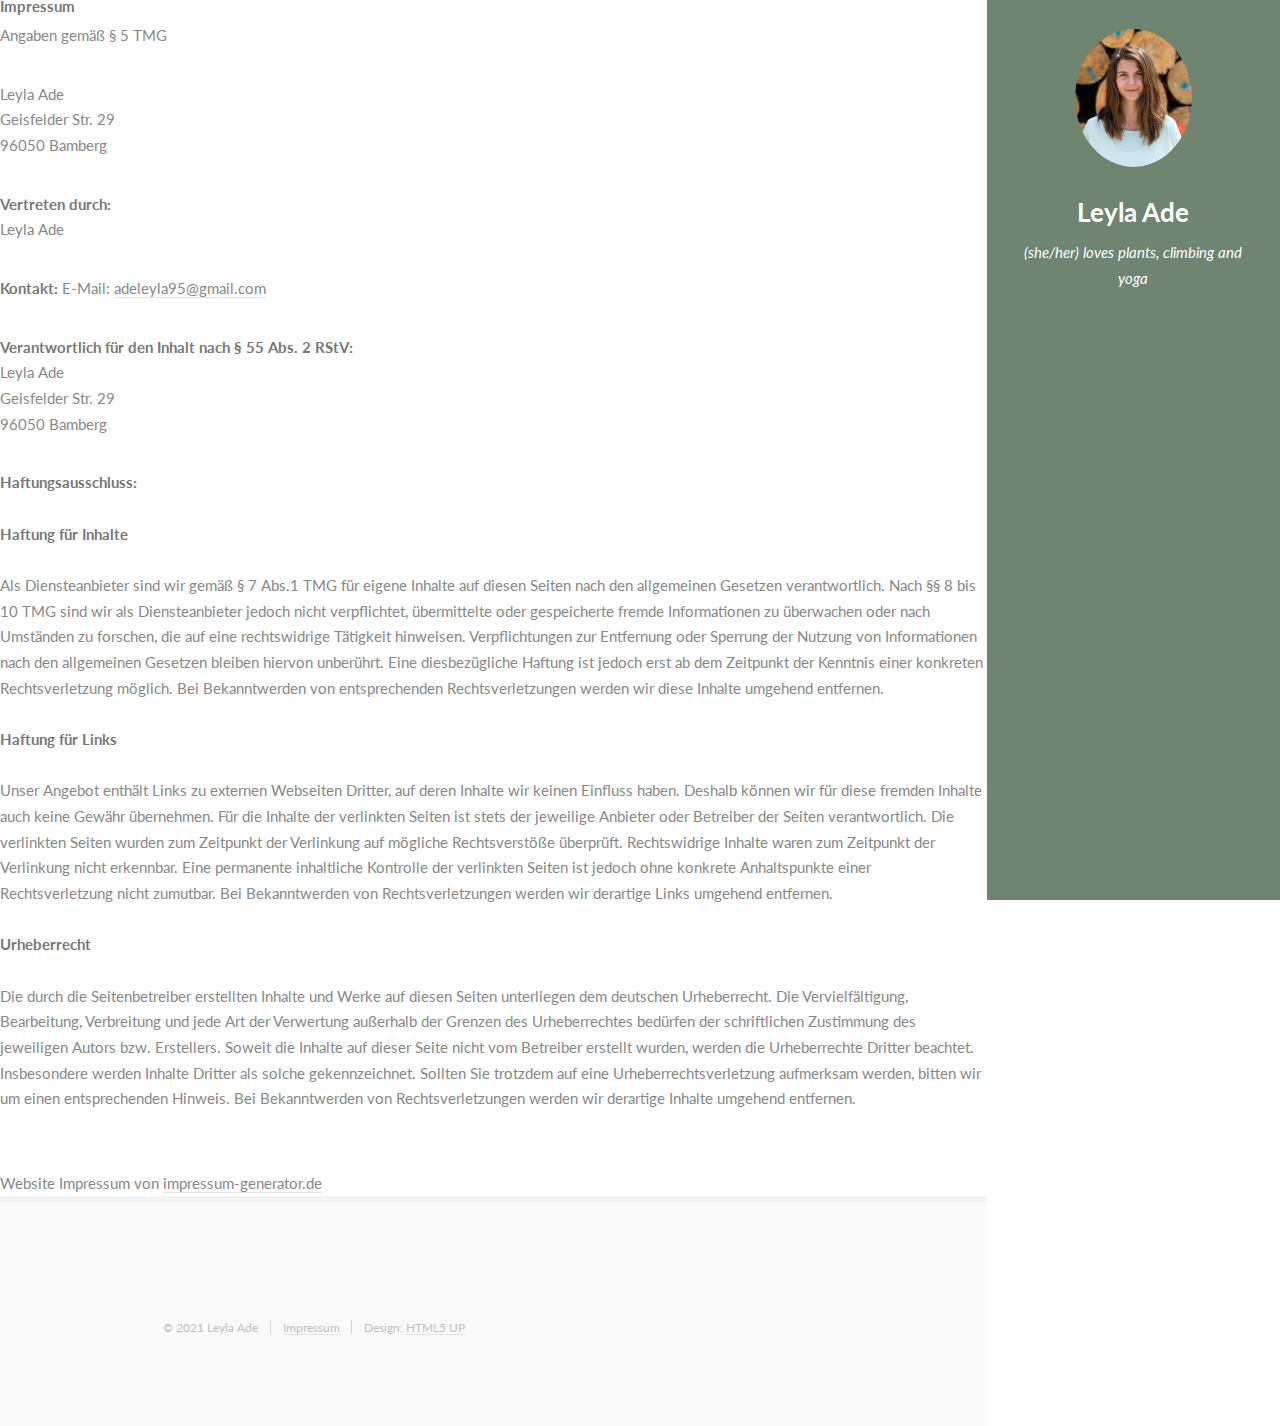
==== Impressum.html @ c07acd6d "Add files via upload" ====
<!DOCTYPE HTML>
<!--
	Read Only by HTML5 UP
	html5up.net | @ajlkn
	Free for personal and commercial use under the CCA 3.0 license (html5up.net/license)
-->
<html>
	<head>
		<title>Leyla Ade</title>
		<meta charset="utf-8" />
		<meta name="viewport" content="width=device-width, initial-scale=1, user-scalable=no" />
		<link rel="stylesheet" href="main.css" />
	</head>
	<body class="is-preload">

		<!-- Header -->
			<section id="header">
				<header>
					<span class="image avatar"><img src="PictureLeyla.jpg" alt="" /></span>
					<h1 id="logo"><a href="Leyla.html">Leyla Ade</a></h1>
					<p>(she/her) loves plants, climbing and yoga</p>
				</header>
				
				<footer>
					<ul class="icons">
						<li><a href="https://twitter.com/ade_leyla_" class="icon brands fa-twitter"><span class="label">Twitter</span></a></li>
						<li><a href="https://github.com/LeylAde" class="icon brands fa-github"><span class="label">Github</span></a></li>
						<li><a href="mailto:leyla.ade@uni-bayreuth.de" class="icon solid fa-envelope"><span class="label">Email</span></a></li>
					</ul>
				</footer>
			</section>

		<!-- Wrapper -->
			<div id="wrapper">

				<!-- Main -->
					<div id="main">

						<!-- Impressum -->
				<section id="impressum">		
				<div class='impressum'>
					<h1>Impressum</h1>
						<small><p>Angaben gemäß § 5 TMG</p><p>Leyla Ade <br> Geisfelder Str. 29<br> 96050 Bamberg<br> 
						</p><p> <strong>Vertreten durch: </strong><br>Leyla Ade<br>
						</p><p><strong>Kontakt:</strong> 
						E-Mail: <a href='mailto:adeleyla95@gmail.com'>adeleyla95@gmail.com</a></br></p>
						<p><strong>Verantwortlich für den Inhalt nach § 55 Abs. 2 RStV:</strong><br>
						Leyla Ade <br> 
						Geisfelder Str. 29<br> 
						96050 Bamberg <br></p> <p><strong>Haftungsausschluss: </strong><br>
						<br><strong>Haftung für Inhalte</strong><br><br><small>
Als Diensteanbieter sind wir gemäß § 7 Abs.1 TMG für eigene Inhalte auf diesen Seiten nach den allgemeinen Gesetzen verantwortlich. Nach §§ 8 bis 10 TMG sind wir als Diensteanbieter jedoch nicht verpflichtet, übermittelte oder gespeicherte fremde Informationen zu überwachen oder nach Umständen zu forschen, die auf eine rechtswidrige Tätigkeit hinweisen.
Verpflichtungen zur Entfernung oder Sperrung der Nutzung von Informationen nach den allgemeinen Gesetzen bleiben hiervon unberührt. Eine diesbezügliche Haftung ist jedoch erst ab dem Zeitpunkt der Kenntnis einer konkreten Rechtsverletzung möglich. Bei Bekanntwerden von entsprechenden Rechtsverletzungen werden wir diese Inhalte umgehend entfernen.</small><br>
						<br><strong>Haftung für Links</strong><br><br><small>
Unser Angebot enthält Links zu externen Webseiten Dritter, auf deren Inhalte wir keinen Einfluss haben. Deshalb können wir für diese fremden Inhalte auch keine Gewähr übernehmen. Für die Inhalte der verlinkten Seiten ist stets der jeweilige Anbieter oder Betreiber der Seiten verantwortlich. Die verlinkten Seiten wurden zum Zeitpunkt der Verlinkung auf mögliche Rechtsverstöße überprüft. Rechtswidrige Inhalte waren zum Zeitpunkt der Verlinkung nicht erkennbar. Eine permanente inhaltliche Kontrolle der verlinkten Seiten ist jedoch ohne konkrete Anhaltspunkte einer Rechtsverletzung nicht zumutbar. Bei Bekanntwerden von Rechtsverletzungen werden wir derartige Links umgehend entfernen.</small><br>
	
						<br><strong>Urheberrecht</strong><br><br><small>
Die durch die Seitenbetreiber erstellten Inhalte und Werke auf diesen Seiten unterliegen dem deutschen Urheberrecht. Die Vervielfältigung, Bearbeitung, Verbreitung und jede Art der Verwertung außerhalb der Grenzen des Urheberrechtes bedürfen der schriftlichen Zustimmung des jeweiligen Autors bzw. Erstellers.
Soweit die Inhalte auf dieser Seite nicht vom Betreiber erstellt wurden, werden die Urheberrechte Dritter beachtet. Insbesondere werden Inhalte Dritter als solche gekennzeichnet. Sollten Sie trotzdem auf eine Urheberrechtsverletzung aufmerksam werden, bitten wir um einen entsprechenden Hinweis. Bei Bekanntwerden von Rechtsverletzungen werden wir derartige Inhalte umgehend entfernen.</small>

			</p><br> Website Impressum von <a href="https://www.impressum-generator.de">impressum-generator.de</a></small>
					 </div>
 				</section>
						

				<!-- Footer -->
					<section id="footer">
						<div class="container">
							<ul class="copyright">
								<li>&copy; 2021 Leyla Ade</li><li><a href="#impressum">Impressum</a></li><li>Design: <a href="http://html5up.net">HTML5 UP</a></li>

							</ul>
						</div>
					</section>

			</div>
			
			
			

		<!-- Scripts -->
			<script src="assets/js/jquery.min.js"></script>
			<script src="assets/js/jquery.scrollex.min.js"></script>
			<script src="assets/js/jquery.scrolly.min.js"></script>
			<script src="assets/js/browser.min.js"></script>
			<script src="assets/js/breakpoints.min.js"></script>
			<script src="assets/js/util.js"></script>
			<script src="assets/js/main.js"></script>

	</body>
</html>
---- main.css ----
@import url("fontawesome-all.min.css");
@import url("https://fonts.googleapis.com/css?family=Lato:400,400italic,700,700italic|Source+Code+Pro:400");

/*
	Read Only by HTML5 UP
	html5up.net | @ajlkn
	Free for personal and commercial use under the CCA 3.0 license (html5up.net/license)
*/

html, body, div, span, applet, object,
iframe, h1, h2, h3, h4, h5, h6, p, blockquote,
pre, a, abbr, acronym, address, big, cite,
code, del, dfn, em, img, ins, kbd, q, s, samp,
small, strike, strong, sub, sup, tt, var, b,
u, i, center, dl, dt, dd, ol, ul, li, fieldset,
form, label, legend, table, caption, tbody,
tfoot, thead, tr, th, td, article, aside,
canvas, details, embed, figure, figcaption,
footer, header, hgroup, menu, nav, output, ruby,
section, summary, time, mark, audio, video {
	margin: 0;
	padding: 0;
	border: 0;
	font-size: 100%;
	font: inherit;
	vertical-align: baseline;}

article, aside, details, figcaption, figure,
footer, header, hgroup, menu, nav, section {
	display: block;}

body {
	line-height: 1;
}

ol, ul {
	list-style: none;
}

blockquote, q {
	quotes: none;
}

	blockquote:before, blockquote:after, q:before, q:after {
		content: '';
		content: none;
	}

table {
	border-collapse: collapse;
	border-spacing: 0;
}

body {
	-webkit-text-size-adjust: none;
}

mark {
	background-color: transparent;
	color: inherit;
}

input::-moz-focus-inner {
	border: 0;
	padding: 0;
}

input, select, textarea {
	-moz-appearance: none;
	-webkit-appearance: none;
	-ms-appearance: none;
	appearance: none;
}

/* Basic */

	html {
		box-sizing: border-box;
	}

	*, *:before, *:after {
		box-sizing: inherit;
	}

	body {
		background: #fff;
	}

		body.is-preload *, body.is-preload *:before, body.is-preload *:after {
			-moz-animation: none !important;
			-webkit-animation: none !important;
			-ms-animation: none !important;
			animation: none !important;
			-moz-transition: none !important;
			-webkit-transition: none !important;
			-ms-transition: none !important;
			transition: none !important;
		}

	body, input, select, textarea {
		color: #888;
		font-family: "Lato", sans-serif;
		font-size: 16pt;
		font-weight: 400;
		line-height: 1.75em;
	}

	a {
		-moz-transition: color 0.2s ease-in-out, border-color 0.2s ease-in-out;
		-webkit-transition: color 0.2s ease-in-out, border-color 0.2s ease-in-out;
		-ms-transition: color 0.2s ease-in-out, border-color 0.2s ease-in-out;
		transition: color 0.2s ease-in-out, border-color 0.2s ease-in-out;
		border-bottom: solid 1px #e4e4e4;
		color: inherit;
		text-decoration: none;
	}

		a:hover {
			border-bottom-color: transparent;
			color: #2A4C1D !important;
		}

	strong, b {
		color: #777;
		font-weight: 700;
	}

	em, i {
		font-style: italic;
	}

	p {
		margin: 0 0 2.25em 0;
	}

	h1, h2, h3, h4, h5, h6 {
		color: #777;
		font-weight: 700;
		line-height: 1em;
		margin: 0 0 0.5625em 0;
	}

		h1 a, h2 a, h3 a, h4 a, h5 a, h6 a {
			border: 0;
			color: inherit;
			text-decoration: none;
		}

	h2 {
		font-size: 2em;
		line-height: 1.5em;
	}

	h3 {
		font-size: 1.75em;
		line-height: 1.5em;
	}

	h4 {
		font-size: 1.25em;
		line-height: 1.5em;
	}

	h5 {
		font-size: 0.9em;
		line-height: 1.5em;
	}

	h6 {
		font-size: 0.7em;
		line-height: 1.5em;
	}

	sub {
		font-size: 0.8em;
		position: relative;
		top: 0.5em;
	}

	sup {
		font-size: 0.8em;
		position: relative;
		top: -0.5em;
	}

	hr {
		border: 0;
		border-bottom: solid 2px #f4f4f4;
		margin: 2.25em 0;
	}

		hr.major {
			margin: 3.375em 0;
		}

	blockquote {
		border-left: solid 8px #e4e4e4;
		font-style: italic;
		margin: 0 0 2.25em 0;
		padding: 0.5em 0 0.5em 2em;
	}

	code {
		background: #555;
		border-radius: 5px;
		color: #fff;
		font-family: "Source Code Pro", monospace;
		font-size: 0.9em;
		margin: 0 0.25em;
		padding: 0.25em 0.65em;
	}

	pre {
		font-family: "Source Code Pro", monospace;
		font-size: 0.9em;
		margin: 0 0 2.25em 0;
	}

		pre code {
			-webkit-overflow-scrolling: touch;
			display: block;
			line-height: 1.5em;
			overflow-x: auto;
			padding: 1em 1.5em;
		}

	.align-left {
		text-align: left;
	}

	.align-center {
		text-align: center;
	}

	.align-right {
		text-align: right;
	}

/* Row */

	.row {
		display: flex;
		flex-wrap: wrap;
		box-sizing: border-box;
		align-items: stretch;
	}

		.row > * {
			box-sizing: border-box;
		}

		.row.gtr-uniform > * > :last-child {
			margin-bottom: 0;
		}

		.row.aln-left {
			justify-content: flex-start;
		}

		.row.aln-center {
			justify-content: center;
		}

		.row.aln-right {
			justify-content: flex-end;
		}

		.row.aln-top {
			align-items: flex-start;
		}

		.row.aln-middle {
			align-items: center;
		}

		.row.aln-bottom {
			align-items: flex-end;
		}

		.row > .imp {
			order: -1;
		}

		.row > .col-1 {
			width: 8.33333%;
		}

		.row > .off-1 {
			margin-left: 8.33333%;
		}

		.row > .col-2 {
			width: 16.66667%;
		}

		.row > .off-2 {
			margin-left: 16.66667%;
		}

		.row > .col-3 {
			width: 25%;
		}

		.row > .off-3 {
			margin-left: 25%;
		}

		.row > .col-4 {
			width: 33.33333%;
		}

		.row > .off-4 {
			margin-left: 33.33333%;
		}

		.row > .col-5 {
			width: 41.66667%;
		}

		.row > .off-5 {
			margin-left: 41.66667%;
		}

		.row > .col-6 {
			width: 50%;
		}

		.row > .off-6 {
			margin-left: 50%;
		}

		.row > .col-7 {
			width: 58.33333%;
		}

		.row > .off-7 {
			margin-left: 58.33333%;
		}

		.row > .col-8 {
			width: 66.66667%;
		}

		.row > .off-8 {
			margin-left: 66.66667%;
		}

		.row > .col-9 {
			width: 75%;
		}

		.row > .off-9 {
			margin-left: 75%;
		}

		.row > .col-10 {
			width: 83.33333%;
		}

		.row > .off-10 {
			margin-left: 83.33333%;
		}

		.row > .col-11 {
			width: 91.66667%;
		}

		.row > .off-11 {
			margin-left: 91.66667%;
		}

		.row > .col-12 {
			width: 100%;
		}

		.row > .off-12 {
			margin-left: 100%;
		}

		.row.gtr-0 {
			margin-top: 0;
			margin-left: 0em;
		}

			.row.gtr-0 > * {
				padding: 0 0 0 0em;
			}

			.row.gtr-0.gtr-uniform {
				margin-top: 0em;
			}

				.row.gtr-0.gtr-uniform > * {
					padding-top: 0em;
				}

		.row.gtr-25 {
			margin-top: 0;
			margin-left: -0.5em;
		}

			.row.gtr-25 > * {
				padding: 0 0 0 0.5em;
			}

			.row.gtr-25.gtr-uniform {
				margin-top: -0.5em;
			}

				.row.gtr-25.gtr-uniform > * {
					padding-top: 0.5em;
				}

		.row.gtr-50 {
			margin-top: 0;
			margin-left: -1em;
		}

			.row.gtr-50 > * {
				padding: 0 0 0 1em;
			}

			.row.gtr-50.gtr-uniform {
				margin-top: -1em;
			}

				.row.gtr-50.gtr-uniform > * {
					padding-top: 1em;
				}

		.row {
			margin-top: 0;
			margin-left: -2em;
		}

			.row > * {
				padding: 0 0 0 2em;
			}

			.row.gtr-uniform {
				margin-top: -2em;
			}

				.row.gtr-uniform > * {
					padding-top: 2em;
				}

		.row.gtr-150 {
			margin-top: 0;
			margin-left: -3em;
		}

			.row.gtr-150 > * {
				padding: 0 0 0 3em;
			}

			.row.gtr-150.gtr-uniform {
				margin-top: -3em;
			}

				.row.gtr-150.gtr-uniform > * {
					padding-top: 3em;
				}

		.row.gtr-200 {
			margin-top: 0;
			margin-left: -4em;
		}

			.row.gtr-200 > * {
				padding: 0 0 0 4em;
			}

			.row.gtr-200.gtr-uniform {
				margin-top: -4em;
			}

				.row.gtr-200.gtr-uniform > * {
					padding-top: 4em;
				}

		@media screen and (max-width: 1680px) {

			.row {
				display: flex;
				flex-wrap: wrap;
				box-sizing: border-box;
				align-items: stretch;
			}

				.row > * {
					box-sizing: border-box;
				}

				.row.gtr-uniform > * > :last-child {
					margin-bottom: 0;
				}

				.row.aln-left {
					justify-content: flex-start;
				}

				.row.aln-center {
					justify-content: center;
				}

				.row.aln-right {
					justify-content: flex-end;
				}

				.row.aln-top {
					align-items: flex-start;
				}

				.row.aln-middle {
					align-items: center;
				}

				.row.aln-bottom {
					align-items: flex-end;
				}

				.row > .imp-xlarge {
					order: -1;
				}

				.row > .col-1-xlarge {
					width: 8.33333%;
				}

				.row > .off-1-xlarge {
					margin-left: 8.33333%;
				}

				.row > .col-2-xlarge {
					width: 16.66667%;
				}

				.row > .off-2-xlarge {
					margin-left: 16.66667%;
				}

				.row > .col-3-xlarge {
					width: 25%;
				}

				.row > .off-3-xlarge {
					margin-left: 25%;
				}

				.row > .col-4-xlarge {
					width: 33.33333%;
				}

				.row > .off-4-xlarge {
					margin-left: 33.33333%;
				}

				.row > .col-5-xlarge {
					width: 41.66667%;
				}

				.row > .off-5-xlarge {
					margin-left: 41.66667%;
				}

				.row > .col-6-xlarge {
					width: 50%;
				}

				.row > .off-6-xlarge {
					margin-left: 50%;
				}

				.row > .col-7-xlarge {
					width: 58.33333%;
				}

				.row > .off-7-xlarge {
					margin-left: 58.33333%;
				}

				.row > .col-8-xlarge {
					width: 66.66667%;
				}

				.row > .off-8-xlarge {
					margin-left: 66.66667%;
				}

				.row > .col-9-xlarge {
					width: 75%;
				}

				.row > .off-9-xlarge {
					margin-left: 75%;
				}

				.row > .col-10-xlarge {
					width: 83.33333%;
				}

				.row > .off-10-xlarge {
					margin-left: 83.33333%;
				}

				.row > .col-11-xlarge {
					width: 91.66667%;
				}

				.row > .off-11-xlarge {
					margin-left: 91.66667%;
				}

				.row > .col-12-xlarge {
					width: 100%;
				}

				.row > .off-12-xlarge {
					margin-left: 100%;
				}

				.row.gtr-0 {
					margin-top: 0;
					margin-left: 0em;
				}

					.row.gtr-0 > * {
						padding: 0 0 0 0em;
					}

					.row.gtr-0.gtr-uniform {
						margin-top: 0em;
					}

						.row.gtr-0.gtr-uniform > * {
							padding-top: 0em;
						}

				.row.gtr-25 {
					margin-top: 0;
					margin-left: -0.5em;
				}

					.row.gtr-25 > * {
						padding: 0 0 0 0.5em;
					}

					.row.gtr-25.gtr-uniform {
						margin-top: -0.5em;
					}

						.row.gtr-25.gtr-uniform > * {
							padding-top: 0.5em;
						}

				.row.gtr-50 {
					margin-top: 0;
					margin-left: -1em;
				}

					.row.gtr-50 > * {
						padding: 0 0 0 1em;
					}

					.row.gtr-50.gtr-uniform {
						margin-top: -1em;
					}

						.row.gtr-50.gtr-uniform > * {
							padding-top: 1em;
						}

				.row {
					margin-top: 0;
					margin-left: -2em;
				}

					.row > * {
						padding: 0 0 0 2em;
					}

					.row.gtr-uniform {
						margin-top: -2em;
					}

						.row.gtr-uniform > * {
							padding-top: 2em;
						}

				.row.gtr-150 {
					margin-top: 0;
					margin-left: -3em;
				}

					.row.gtr-150 > * {
						padding: 0 0 0 3em;
					}

					.row.gtr-150.gtr-uniform {
						margin-top: -3em;
					}

						.row.gtr-150.gtr-uniform > * {
							padding-top: 3em;
						}

				.row.gtr-200 {
					margin-top: 0;
					margin-left: -4em;
				}

					.row.gtr-200 > * {
						padding: 0 0 0 4em;
					}

					.row.gtr-200.gtr-uniform {
						margin-top: -4em;
					}

						.row.gtr-200.gtr-uniform > * {
							padding-top: 4em;
						}

		}

		@media screen and (max-width: 1280px) {

			.row {
				display: flex;
				flex-wrap: wrap;
				box-sizing: border-box;
				align-items: stretch;
			}

				.row > * {
					box-sizing: border-box;
				}

				.row.gtr-uniform > * > :last-child {
					margin-bottom: 0;
				}

				.row.aln-left {
					justify-content: flex-start;
				}

				.row.aln-center {
					justify-content: center;
				}

				.row.aln-right {
					justify-content: flex-end;
				}

				.row.aln-top {
					align-items: flex-start;
				}

				.row.aln-middle {
					align-items: center;
				}

				.row.aln-bottom {
					align-items: flex-end;
				}

				.row > .imp-large {
					order: -1;
				}

				.row > .col-1-large {
					width: 8.33333%;
				}

				.row > .off-1-large {
					margin-left: 8.33333%;
				}

				.row > .col-2-large {
					width: 16.66667%;
				}

				.row > .off-2-large {
					margin-left: 16.66667%;
				}

				.row > .col-3-large {
					width: 25%;
				}

				.row > .off-3-large {
					margin-left: 25%;
				}

				.row > .col-4-large {
					width: 33.33333%;
				}

				.row > .off-4-large {
					margin-left: 33.33333%;
				}

				.row > .col-5-large {
					width: 41.66667%;
				}

				.row > .off-5-large {
					margin-left: 41.66667%;
				}

				.row > .col-6-large {
					width: 50%;
				}

				.row > .off-6-large {
					margin-left: 50%;
				}

				.row > .col-7-large {
					width: 58.33333%;
				}

				.row > .off-7-large {
					margin-left: 58.33333%;
				}

				.row > .col-8-large {
					width: 66.66667%;
				}

				.row > .off-8-large {
					margin-left: 66.66667%;
				}

				.row > .col-9-large {
					width: 75%;
				}

				.row > .off-9-large {
					margin-left: 75%;
				}

				.row > .col-10-large {
					width: 83.33333%;
				}

				.row > .off-10-large {
					margin-left: 83.33333%;
				}

				.row > .col-11-large {
					width: 91.66667%;
				}

				.row > .off-11-large {
					margin-left: 91.66667%;
				}

				.row > .col-12-large {
					width: 100%;
				}

				.row > .off-12-large {
					margin-left: 100%;
				}

				.row.gtr-0 {
					margin-top: 0;
					margin-left: 0em;
				}

					.row.gtr-0 > * {
						padding: 0 0 0 0em;
					}

					.row.gtr-0.gtr-uniform {
						margin-top: 0em;
					}

						.row.gtr-0.gtr-uniform > * {
							padding-top: 0em;
						}

				.row.gtr-25 {
					margin-top: 0;
					margin-left: -0.375em;
				}

					.row.gtr-25 > * {
						padding: 0 0 0 0.375em;
					}

					.row.gtr-25.gtr-uniform {
						margin-top: -0.375em;
					}

						.row.gtr-25.gtr-uniform > * {
							padding-top: 0.375em;
						}

				.row.gtr-50 {
					margin-top: 0;
					margin-left: -0.75em;
				}

					.row.gtr-50 > * {
						padding: 0 0 0 0.75em;
					}

					.row.gtr-50.gtr-uniform {
						margin-top: -0.75em;
					}

						.row.gtr-50.gtr-uniform > * {
							padding-top: 0.75em;
						}

				.row {
					margin-top: 0;
					margin-left: -1.5em;
				}

					.row > * {
						padding: 0 0 0 1.5em;
					}

					.row.gtr-uniform {
						margin-top: -1.5em;
					}

						.row.gtr-uniform > * {
							padding-top: 1.5em;
						}

				.row.gtr-150 {
					margin-top: 0;
					margin-left: -2.25em;
				}

					.row.gtr-150 > * {
						padding: 0 0 0 2.25em;
					}

					.row.gtr-150.gtr-uniform {
						margin-top: -2.25em;
					}

						.row.gtr-150.gtr-uniform > * {
							padding-top: 2.25em;
						}

				.row.gtr-200 {
					margin-top: 0;
					margin-left: -3em;
				}

					.row.gtr-200 > * {
						padding: 0 0 0 3em;
					}

					.row.gtr-200.gtr-uniform {
						margin-top: -3em;
					}

						.row.gtr-200.gtr-uniform > * {
							padding-top: 3em;
						}

		}

		@media screen and (max-width: 1024px) {

			.row {
				display: flex;
				flex-wrap: wrap;
				box-sizing: border-box;
				align-items: stretch;
			}

				.row > * {
					box-sizing: border-box;
				}

				.row.gtr-uniform > * > :last-child {
					margin-bottom: 0;
				}

				.row.aln-left {
					justify-content: flex-start;
				}

				.row.aln-center {
					justify-content: center;
				}

				.row.aln-right {
					justify-content: flex-end;
				}

				.row.aln-top {
					align-items: flex-start;
				}

				.row.aln-middle {
					align-items: center;
				}

				.row.aln-bottom {
					align-items: flex-end;
				}

				.row > .imp-medium {
					order: -1;
				}

				.row > .col-1-medium {
					width: 8.33333%;
				}

				.row > .off-1-medium {
					margin-left: 8.33333%;
				}

				.row > .col-2-medium {
					width: 16.66667%;
				}

				.row > .off-2-medium {
					margin-left: 16.66667%;
				}

				.row > .col-3-medium {
					width: 25%;
				}

				.row > .off-3-medium {
					margin-left: 25%;
				}

				.row > .col-4-medium {
					width: 33.33333%;
				}

				.row > .off-4-medium {
					margin-left: 33.33333%;
				}

				.row > .col-5-medium {
					width: 41.66667%;
				}

				.row > .off-5-medium {
					margin-left: 41.66667%;
				}

				.row > .col-6-medium {
					width: 50%;
				}

				.row > .off-6-medium {
					margin-left: 50%;
				}

				.row > .col-7-medium {
					width: 58.33333%;
				}

				.row > .off-7-medium {
					margin-left: 58.33333%;
				}

				.row > .col-8-medium {
					width: 66.66667%;
				}

				.row > .off-8-medium {
					margin-left: 66.66667%;
				}

				.row > .col-9-medium {
					width: 75%;
				}

				.row > .off-9-medium {
					margin-left: 75%;
				}

				.row > .col-10-medium {
					width: 83.33333%;
				}

				.row > .off-10-medium {
					margin-left: 83.33333%;
				}

				.row > .col-11-medium {
					width: 91.66667%;
				}

				.row > .off-11-medium {
					margin-left: 91.66667%;
				}

				.row > .col-12-medium {
					width: 100%;
				}

				.row > .off-12-medium {
					margin-left: 100%;
				}

				.row.gtr-0 {
					margin-top: 0;
					margin-left: 0em;
				}

					.row.gtr-0 > * {
						padding: 0 0 0 0em;
					}

					.row.gtr-0.gtr-uniform {
						margin-top: 0em;
					}

						.row.gtr-0.gtr-uniform > * {
							padding-top: 0em;
						}

				.row.gtr-25 {
					margin-top: 0;
					margin-left: -0.375em;
				}

					.row.gtr-25 > * {
						padding: 0 0 0 0.375em;
					}

					.row.gtr-25.gtr-uniform {
						margin-top: -0.375em;
					}

						.row.gtr-25.gtr-uniform > * {
							padding-top: 0.375em;
						}

				.row.gtr-50 {
					margin-top: 0;
					margin-left: -0.75em;
				}

					.row.gtr-50 > * {
						padding: 0 0 0 0.75em;
					}

					.row.gtr-50.gtr-uniform {
						margin-top: -0.75em;
					}

						.row.gtr-50.gtr-uniform > * {
							padding-top: 0.75em;
						}

				.row {
					margin-top: 0;
					margin-left: -1.5em;
				}

					.row > * {
						padding: 0 0 0 1.5em;
					}

					.row.gtr-uniform {
						margin-top: -1.5em;
					}

						.row.gtr-uniform > * {
							padding-top: 1.5em;
						}

				.row.gtr-150 {
					margin-top: 0;
					margin-left: -2.25em;
				}

					.row.gtr-150 > * {
						padding: 0 0 0 2.25em;
					}

					.row.gtr-150.gtr-uniform {
						margin-top: -2.25em;
					}

						.row.gtr-150.gtr-uniform > * {
							padding-top: 2.25em;
						}

				.row.gtr-200 {
					margin-top: 0;
					margin-left: -3em;
				}

					.row.gtr-200 > * {
						padding: 0 0 0 3em;
					}

					.row.gtr-200.gtr-uniform {
						margin-top: -3em;
					}

						.row.gtr-200.gtr-uniform > * {
							padding-top: 3em;
						}

		}

		@media screen and (max-width: 736px) {

			.row {
				display: flex;
				flex-wrap: wrap;
				box-sizing: border-box;
				align-items: stretch;
			}

				.row > * {
					box-sizing: border-box;
				}

				.row.gtr-uniform > * > :last-child {
					margin-bottom: 0;
				}

				.row.aln-left {
					justify-content: flex-start;
				}

				.row.aln-center {
					justify-content: center;
				}

				.row.aln-right {
					justify-content: flex-end;
				}

				.row.aln-top {
					align-items: flex-start;
				}

				.row.aln-middle {
					align-items: center;
				}

				.row.aln-bottom {
					align-items: flex-end;
				}

				.row > .imp-small {
					order: -1;
				}

				.row > .col-1-small {
					width: 8.33333%;
				}

				.row > .off-1-small {
					margin-left: 8.33333%;
				}

				.row > .col-2-small {
					width: 16.66667%;
				}

				.row > .off-2-small {
					margin-left: 16.66667%;
				}

				.row > .col-3-small {
					width: 25%;
				}

				.row > .off-3-small {
					margin-left: 25%;
				}

				.row > .col-4-small {
					width: 33.33333%;
				}

				.row > .off-4-small {
					margin-left: 33.33333%;
				}

				.row > .col-5-small {
					width: 41.66667%;
				}

				.row > .off-5-small {
					margin-left: 41.66667%;
				}

				.row > .col-6-small {
					width: 50%;
				}

				.row > .off-6-small {
					margin-left: 50%;
				}

				.row > .col-7-small {
					width: 58.33333%;
				}

				.row > .off-7-small {
					margin-left: 58.33333%;
				}

				.row > .col-8-small {
					width: 66.66667%;
				}

				.row > .off-8-small {
					margin-left: 66.66667%;
				}

				.row > .col-9-small {
					width: 75%;
				}

				.row > .off-9-small {
					margin-left: 75%;
				}

				.row > .col-10-small {
					width: 83.33333%;
				}

				.row > .off-10-small {
					margin-left: 83.33333%;
				}

				.row > .col-11-small {
					width: 91.66667%;
				}

				.row > .off-11-small {
					margin-left: 91.66667%;
				}

				.row > .col-12-small {
					width: 100%;
				}

				.row > .off-12-small {
					margin-left: 100%;
				}

				.row.gtr-0 {
					margin-top: 0;
					margin-left: 0em;
				}

					.row.gtr-0 > * {
						padding: 0 0 0 0em;
					}

					.row.gtr-0.gtr-uniform {
						margin-top: 0em;
					}

						.row.gtr-0.gtr-uniform > * {
							padding-top: 0em;
						}

				.row.gtr-25 {
					margin-top: 0;
					margin-left: -0.3125em;
				}

					.row.gtr-25 > * {
						padding: 0 0 0 0.3125em;
					}

					.row.gtr-25.gtr-uniform {
						margin-top: -0.3125em;
					}

						.row.gtr-25.gtr-uniform > * {
							padding-top: 0.3125em;
						}

				.row.gtr-50 {
					margin-top: 0;
					margin-left: -0.625em;
				}

					.row.gtr-50 > * {
						padding: 0 0 0 0.625em;
					}

					.row.gtr-50.gtr-uniform {
						margin-top: -0.625em;
					}

						.row.gtr-50.gtr-uniform > * {
							padding-top: 0.625em;
						}

				.row {
					margin-top: 0;
					margin-left: -1.25em;
				}

					.row > * {
						padding: 0 0 0 1.25em;
					}

					.row.gtr-uniform {
						margin-top: -1.25em;
					}

						.row.gtr-uniform > * {
							padding-top: 1.25em;
						}

				.row.gtr-150 {
					margin-top: 0;
					margin-left: -1.875em;
				}

					.row.gtr-150 > * {
						padding: 0 0 0 1.875em;
					}

					.row.gtr-150.gtr-uniform {
						margin-top: -1.875em;
					}

						.row.gtr-150.gtr-uniform > * {
							padding-top: 1.875em;
						}

				.row.gtr-200 {
					margin-top: 0;
					margin-left: -2.5em;
				}

					.row.gtr-200 > * {
						padding: 0 0 0 2.5em;
					}

					.row.gtr-200.gtr-uniform {
						margin-top: -2.5em;
					}

						.row.gtr-200.gtr-uniform > * {
							padding-top: 2.5em;
						}

		}

		@media screen and (max-width: 480px) {

			.row {
				display: flex;
				flex-wrap: wrap;
				box-sizing: border-box;
				align-items: stretch;
			}

				.row > * {
					box-sizing: border-box;
				}

				.row.gtr-uniform > * > :last-child {
					margin-bottom: 0;
				}

				.row.aln-left {
					justify-content: flex-start;
				}

				.row.aln-center {
					justify-content: center;
				}

				.row.aln-right {
					justify-content: flex-end;
				}

				.row.aln-top {
					align-items: flex-start;
				}

				.row.aln-middle {
					align-items: center;
				}

				.row.aln-bottom {
					align-items: flex-end;
				}

				.row > .imp-xsmall {
					order: -1;
				}

				.row > .col-1-xsmall {
					width: 8.33333%;
				}

				.row > .off-1-xsmall {
					margin-left: 8.33333%;
				}

				.row > .col-2-xsmall {
					width: 16.66667%;
				}

				.row > .off-2-xsmall {
					margin-left: 16.66667%;
				}

				.row > .col-3-xsmall {
					width: 25%;
				}

				.row > .off-3-xsmall {
					margin-left: 25%;
				}

				.row > .col-4-xsmall {
					width: 33.33333%;
				}

				.row > .off-4-xsmall {
					margin-left: 33.33333%;
				}

				.row > .col-5-xsmall {
					width: 41.66667%;
				}

				.row > .off-5-xsmall {
					margin-left: 41.66667%;
				}

				.row > .col-6-xsmall {
					width: 50%;
				}

				.row > .off-6-xsmall {
					margin-left: 50%;
				}

				.row > .col-7-xsmall {
					width: 58.33333%;
				}

				.row > .off-7-xsmall {
					margin-left: 58.33333%;
				}

				.row > .col-8-xsmall {
					width: 66.66667%;
				}

				.row > .off-8-xsmall {
					margin-left: 66.66667%;
				}

				.row > .col-9-xsmall {
					width: 75%;
				}

				.row > .off-9-xsmall {
					margin-left: 75%;
				}

				.row > .col-10-xsmall {
					width: 83.33333%;
				}

				.row > .off-10-xsmall {
					margin-left: 83.33333%;
				}

				.row > .col-11-xsmall {
					width: 91.66667%;
				}

				.row > .off-11-xsmall {
					margin-left: 91.66667%;
				}

				.row > .col-12-xsmall {
					width: 100%;
				}

				.row > .off-12-xsmall {
					margin-left: 100%;
				}

				.row.gtr-0 {
					margin-top: 0;
					margin-left: 0em;
				}

					.row.gtr-0 > * {
						padding: 0 0 0 0em;
					}

					.row.gtr-0.gtr-uniform {
						margin-top: 0em;
					}

						.row.gtr-0.gtr-uniform > * {
							padding-top: 0em;
						}

				.row.gtr-25 {
					margin-top: 0;
					margin-left: -0.3125em;
				}

					.row.gtr-25 > * {
						padding: 0 0 0 0.3125em;
					}

					.row.gtr-25.gtr-uniform {
						margin-top: -0.3125em;
					}

						.row.gtr-25.gtr-uniform > * {
							padding-top: 0.3125em;
						}

				.row.gtr-50 {
					margin-top: 0;
					margin-left: -0.625em;
				}

					.row.gtr-50 > * {
						padding: 0 0 0 0.625em;
					}

					.row.gtr-50.gtr-uniform {
						margin-top: -0.625em;
					}

						.row.gtr-50.gtr-uniform > * {
							padding-top: 0.625em;
						}

				.row {
					margin-top: 0;
					margin-left: -1.25em;
				}

					.row > * {
						padding: 0 0 0 1.25em;
					}

					.row.gtr-uniform {
						margin-top: -1.25em;
					}

						.row.gtr-uniform > * {
							padding-top: 1.25em;
						}

				.row.gtr-150 {
					margin-top: 0;
					margin-left: -1.875em;
				}

					.row.gtr-150 > * {
						padding: 0 0 0 1.875em;
					}

					.row.gtr-150.gtr-uniform {
						margin-top: -1.875em;
					}

						.row.gtr-150.gtr-uniform > * {
							padding-top: 1.875em;
						}

				.row.gtr-200 {
					margin-top: 0;
					margin-left: -2.5em;
				}

					.row.gtr-200 > * {
						padding: 0 0 0 2.5em;
					}

					.row.gtr-200.gtr-uniform {
						margin-top: -2.5em;
					}

						.row.gtr-200.gtr-uniform > * {
							padding-top: 2.5em;
						}

		}

/* Container */

	.container {
		margin: 0 auto;
		max-width: calc(100% - 4.5em);
		width: 45em;
	}

		.container.xsmall {
			width: 11.25em;
		}

		.container.small {
			width: 22.5em;
		}

		.container.medium {
			width: 33.75em;
		}

		.container.large {
			width: 56.25em;
		}

		.container.xlarge {
			width: 67.5em;
		}

		.container.max {
			width: 100%;
		}

		@media screen and (max-width: 1024px) {

			.container {
				width: 100% !important;
			}

		}

		@media screen and (max-width: 480px) {

			.container {
				max-width: calc(100% - 3.375em);
			}

		}

/* Section/Article */

	section.special, article.special {
		text-align: center;
	}

	header p {
		color: #aaa;
		position: relative;
		margin: 0 0 1.6875em 0;
	}

	header h2 + p {
		font-size: 1.25em;
		margin-top: -0.5em;
		line-height: 1.5em;
	}

	header h3 + p {
		font-size: 1.1em;
		margin-top: -0.35em;
		line-height: 1.5em;
	}

	header h4 + p,
	header h5 + p,
	header h6 + p {
		font-size: 0.9em;
		margin-top: -0.25em;
		line-height: 1.5em;
	}

	header.major h2 {
		color: #2A4C1D;
		font-size: 3.5em;
	}

		header.major h2 + p {
			color: #777;
			font-size: 1.75em;
			font-weight: 700;
			margin-top: -0.75em;
		}

/* Form */

	form {
		margin: 0 0 2.25em 0;
	}

	label {
		color: #777;
		display: block;
		font-size: 0.9em;
		font-weight: 700;
		margin: 0 0 1.125em 0;
	}

	input::-moz-focus-inner {
		border: 0;
		padding: 0;
	}

	input[type="text"],
	input[type="password"],
	input[type="email"],
	select,
	textarea {
		-moz-appearance: none;
		-webkit-appearance: none;
		-ms-appearance: none;
		appearance: none;
		border-radius: 5px;
		border: none;
		border: solid 2px #e4e4e4;
		color: inherit;
		display: block;
		outline: 0;
		padding: 0 1em;
		text-decoration: none;
		width: 100%;
	}

		input[type="text"]:invalid,
		input[type="password"]:invalid,
		input[type="email"]:invalid,
		select:invalid,
		textarea:invalid {
			box-shadow: none;
		}

		input[type="text"]:focus,
		input[type="password"]:focus,
		input[type="email"]:focus,
		select:focus,
		textarea:focus {
			border-color: #4acaa8;
		}

	select {
		background-image: url("data:image/svg+xml;charset=utf8,%3Csvg xmlns='http://www.w3.org/2000/svg' width='40' height='40' preserveAspectRatio='none' viewBox='0 0 40 40'%3E%3Cpath d='M9.4,12.3l10.4,10.4l10.4-10.4c0.2-0.2,0.5-0.4,0.9-0.4c0.3,0,0.6,0.1,0.9,0.4l3.3,3.3c0.2,0.2,0.4,0.5,0.4,0.9 c0,0.4-0.1,0.6-0.4,0.9L20.7,31.9c-0.2,0.2-0.5,0.4-0.9,0.4c-0.3,0-0.6-0.1-0.9-0.4L4.3,17.3c-0.2-0.2-0.4-0.5-0.4-0.9 c0-0.4,0.1-0.6,0.4-0.9l3.3-3.3c0.2-0.2,0.5-0.4,0.9-0.4S9.1,12.1,9.4,12.3z' fill='%23e4e4e4' /%3E%3C/svg%3E");
		background-size: 1.25em;
		background-repeat: no-repeat;
		background-position: calc(100% - 1em) center;
		height: 2.75em;
		padding-right: 2.75em;
		text-overflow: ellipsis;
	}

		select option {
			color: #777;
			background: #fff;
		}

		select:focus::-ms-value {
			background-color: transparent;
		}

		select::-ms-expand {
			display: none;
		}

	input[type="text"],
	input[type="password"],
	input[type="email"],
	select {
		height: 2.75em;
	}

	textarea {
		padding: 0.75em 1em;
	}

	input[type="checkbox"],
	input[type="radio"] {
		-moz-appearance: none;
		-webkit-appearance: none;
		-ms-appearance: none;
		appearance: none;
		display: block;
		float: left;
		margin-right: -2em;
		opacity: 0;
		width: 1em;
		z-index: -1;
	}

		input[type="checkbox"] + label,
		input[type="radio"] + label {
			text-decoration: none;
			color: #888;
			cursor: pointer;
			display: inline-block;
			font-size: 1em;
			font-weight: 400;
			padding-left: 2.4em;
			padding-right: 0.75em;
			position: relative;
		}

			input[type="checkbox"] + label:before,
			input[type="radio"] + label:before {
				-moz-osx-font-smoothing: grayscale;
				-webkit-font-smoothing: antialiased;
				display: inline-block;
				font-style: normal;
				font-variant: normal;
				text-rendering: auto;
				line-height: 1;
				text-transform: none !important;
				font-family: 'Font Awesome 5 Free';
				font-weight: 900;
			}

			input[type="checkbox"] + label:before,
			input[type="radio"] + label:before {
				background: #fafafa;
				border-radius: 5px;
				border: solid 2px #e4e4e4;
				content: '';
				display: inline-block;
				font-size: 0.8em;
				height: 2.0625em;
				left: 0;
				line-height: 2.0625em;
				position: absolute;
				text-align: center;
				top: 0;
				width: 2.0625em;
			}

		input[type="checkbox"]:checked + label:before,
		input[type="radio"]:checked + label:before {
			background: #989898;
			border-color: #989898;
			color: #ffffff;
			content: '\f00c';
		}

		input[type="checkbox"]:focus + label:before,
		input[type="radio"]:focus + label:before {
			border-color: #4acaa8;
		}

	input[type="checkbox"] + label:before {
		border-radius: 5px;
	}

	input[type="radio"] + label:before {
		border-radius: 100%;
	}

	::-webkit-input-placeholder {
		color: #aaa !important;
		font-style: italic;
		opacity: 1.0;
	}

	:-moz-placeholder {
		color: #aaa !important;
		font-style: italic;
		opacity: 1.0;
	}

	::-moz-placeholder {
		color: #aaa !important;
		font-style: italic;
		opacity: 1.0;
	}

	:-ms-input-placeholder {
		color: #aaa !important;
		font-style: italic;
		opacity: 1.0;
	}

/* Box */

	.box {
		border-radius: 5px;
		border: solid 2px #e4e4e4;
		margin-bottom: 2.25em;
		padding: 1.5em;
	}

		.box > :last-child,
		.box > :last-child > :last-child,
		.box > :last-child > :last-child > :last-child {
			margin-bottom: 0;
		}

		.box.alt {
			border: 0;
			border-radius: 0;
			padding: 0;
		}

/* Icon */

	.icon {
		text-decoration: none;
		border-bottom: none;
		position: relative;
	}

		.icon:before {
			-moz-osx-font-smoothing: grayscale;
			-webkit-font-smoothing: antialiased;
			display: inline-block;
			font-style: normal;
			font-variant: normal;
			text-rendering: auto;
			line-height: 1;
			text-transform: none !important;
			font-family: 'Font Awesome 5 Free';
			font-weight: 400;
		}

		.icon > .label {
			display: none;
		}

		.icon:before {
			line-height: inherit;
		}

		.icon.solid:before {
			font-weight: 900;
		}

		.icon.brands:before {
			font-family: 'Font Awesome 5 Brands';
		}

/* Image */

	.image {
		border-radius: 5px;
		border: 0;
		display: inline-block;
		position: relative;
	}

		.image[data-position] img {
			-moz-object-fit: cover;
			-webkit-object-fit: cover;
			-ms-object-fit: cover;
			object-fit: cover;
			display: block;
			position: absolute;
			top: 0;
			left: 0;
			width: 100%;
		}

		.image[data-position="top left"] img {
			-moz-object-position: top left;
			-webkit-object-position: top left;
			-ms-object-position: top left;
			object-position: top left;
		}

		.image[data-position="top"] img {
			-moz-object-position: top;
			-webkit-object-position: top;
			-ms-object-position: top;
			object-position: top;
		}

		.image[data-position="top right"] img {
			-moz-object-position: top right;
			-webkit-object-position: top right;
			-ms-object-position: top right;
			object-position: top right;
		}

		.image[data-position="right"] img {
			-moz-object-position: right;
			-webkit-object-position: right;
			-ms-object-position: right;
			object-position: right;
		}

		.image[data-position="bottom right"] img {
			-moz-object-position: bottom right;
			-webkit-object-position: bottom right;
			-ms-object-position: bottom right;
			object-position: bottom right;
		}

		.image[data-position="bottom"] img {
			-moz-object-position: bottom;
			-webkit-object-position: bottom;
			-ms-object-position: bottom;
			object-position: bottom;
		}

		.image[data-position="bottom left"] img {
			-moz-object-position: bottom left;
			-webkit-object-position: bottom left;
			-ms-object-position: bottom left;
			object-position: bottom left;
		}

		.image[data-position="left"] img {
			-moz-object-position: left;
			-webkit-object-position: left;
			-ms-object-position: left;
			object-position: left;
		}

		.image[data-position="center"] img {
			-moz-object-position: center;
			-webkit-object-position: center;
			-ms-object-position: center;
			object-position: center;
		}

		.image[data-position="25% 25%"] img {
			-moz-object-position: 25% 25%;
			-webkit-object-position: 25% 25%;
			-ms-object-position: 25% 25%;
			object-position: 25% 25%;
		}

		.image[data-position="75% 25%"] img {
			-moz-object-position: 75% 25%;
			-webkit-object-position: 75% 25%;
			-ms-object-position: 75% 25%;
			object-position: 75% 25%;
		}

		.image[data-position="75% 75%"] img {
			-moz-object-position: 75% 75%;
			-webkit-object-position: 75% 75%;
			-ms-object-position: 75% 75%;
			object-position: 75% 75%;
		}

		.image[data-position="25% 75%"] img {
			-moz-object-position: 25% 75%;
			-webkit-object-position: 25% 75%;
			-ms-object-position: 25% 75%;
			object-position: 25% 75%;
		}

		.image img {
			border-radius: 5px;
			display: block;
		}

		.image.left {
			float: left;
			margin: 0 2.5em 2em 0;
			top: 0.25em;
		}

		.image.right {
			float: right;
			margin: 0 0 2em 2.5em;
			top: 0.25em;
		}

		.image.fit {
			display: block;
			margin: 0 0 2.25em 0;
			width: 100%;
		}

			.image.fit img {
				display: block;
				width: 100%;
			}

		.image.avatar {
			border-radius: 100%;
			overflow: hidden;
		}

			.image.avatar img {
				border-radius: 100%;
				display: block;
				width: 100%;
			}

		.image.main {
			display: block;
			height: 20em;
			border-radius: 0;
		}

			.image.main img {
				border-radius: 0;
			}

/* List */

	ol {
		list-style: decimal;
		margin: 0 0 2.25em 0;
		padding-left: 1.25em;
	}

		ol li {
			padding-left: 0.25em;
		}

	ul {
		list-style: disc;
		margin: 0 0 2.25em 0;
		padding-left: 1em;
	}

		ul li {
			padding-left: 0.5em;
		}

		ul.alt {
			list-style: none;
			padding-left: 0;
		}

			ul.alt li {
				border-top: solid 2px #f4f4f4;
				padding: 0.5em 0;
			}

				ul.alt li:first-child {
					border-top: 0;
					padding-top: 0;
				}

	dl {
		margin: 0 0 2.25em 0;
	}

/* Actions */

	ul.actions {
		display: -moz-flex;
		display: -webkit-flex;
		display: -ms-flex;
		display: flex;
		cursor: default;
		list-style: none;
		margin-left: -1.125em;
		padding-left: 0;
	}

		ul.actions li {
			padding: 0 0 0 1.125em;
			vertical-align: middle;
		}

		ul.actions.special {
			-moz-justify-content: center;
			-webkit-justify-content: center;
			-ms-justify-content: center;
			justify-content: center;
			width: 100%;
			margin-left: 0;
		}

			ul.actions.special li:first-child {
				padding-left: 0;
			}

		ul.actions.stacked {
			-moz-flex-direction: column;
			-webkit-flex-direction: column;
			-ms-flex-direction: column;
			flex-direction: column;
			margin-left: 0;
		}

			ul.actions.stacked li {
				padding: 1.125em 0 0 0;
			}

				ul.actions.stacked li:first-child {
					padding-top: 0;
				}

		ul.actions.fit {
			width: calc(100% + 1.125em);
		}

			ul.actions.fit li {
				-moz-flex-grow: 1;
				-webkit-flex-grow: 1;
				-ms-flex-grow: 1;
				flex-grow: 1;
				-moz-flex-shrink: 1;
				-webkit-flex-shrink: 1;
				-ms-flex-shrink: 1;
				flex-shrink: 1;
				width: 100%;
			}

				ul.actions.fit li > * {
					width: 100%;
				}

			ul.actions.fit.stacked {
				width: 100%;
			}

		@media screen and (max-width: 480px) {

			ul.actions:not(.fixed) {
				-moz-flex-direction: column;
				-webkit-flex-direction: column;
				-ms-flex-direction: column;
				flex-direction: column;
				margin-left: 0;
				width: 100% !important;
			}

				ul.actions:not(.fixed) li {
					-moz-flex-grow: 1;
					-webkit-flex-grow: 1;
					-ms-flex-grow: 1;
					flex-grow: 1;
					-moz-flex-shrink: 1;
					-webkit-flex-shrink: 1;
					-ms-flex-shrink: 1;
					flex-shrink: 1;
					padding: 1.125em 0 0 0;
					text-align: center;
					width: 100%;
				}

					ul.actions:not(.fixed) li > * {
						width: 100%;
					}

					ul.actions:not(.fixed) li:first-child {
						padding-top: 0;
					}

					ul.actions:not(.fixed) li input[type="submit"],
					ul.actions:not(.fixed) li input[type="reset"],
					ul.actions:not(.fixed) li input[type="button"],
					ul.actions:not(.fixed) li button,
					ul.actions:not(.fixed) li .button {
						width: 100%;
					}

						ul.actions:not(.fixed) li input[type="submit"].icon:before,
						ul.actions:not(.fixed) li input[type="reset"].icon:before,
						ul.actions:not(.fixed) li input[type="button"].icon:before,
						ul.actions:not(.fixed) li button.icon:before,
						ul.actions:not(.fixed) li .button.icon:before {
							margin-left: -0.5rem;
						}

		}

/* Feature Icons */

	ul.feature-icons {
		list-style: none;
		padding-left: 0;
	}

		ul.feature-icons li {
			text-decoration: none;
			display: inline-block;
			margin: 0 0 1.6875em 0;
			padding: 0.35em 0 0 3.5em;
			position: relative;
			vertical-align: top;
			width: 100%;
		}

			ul.feature-icons li:before {
				-moz-osx-font-smoothing: grayscale;
				-webkit-font-smoothing: antialiased;
				display: inline-block;
				font-style: normal;
				font-variant: normal;
				text-rendering: auto;
				line-height: 1;
				text-transform: none !important;
				font-family: 'Font Awesome 5 Free';
				font-weight: 400;
			}

			ul.feature-icons li:before {
				background: #2A4C1D;
				border-radius: 100%;
				color: #ffffff;
				display: block;
				height: 2.5em;
				left: 0;
				line-height: 2.5em;
				position: absolute;
				text-align: center;
				top: 0;
				width: 2.5em;
			}

/* Icons */

	ul.icons {
		cursor: default;
		list-style: none;
		padding-left: 0;
	}

		ul.icons li {
			display: inline-block;
			padding: 0 1em 0 0;
		}

			ul.icons li:last-child {
				padding-right: 0 !important;
			}

			ul.icons li .icon:before {
				font-size: 1.25em;
			}

/* Table */

	.table-wrapper {
		-webkit-overflow-scrolling: touch;
		overflow-x: auto;
	}

	table {
		margin: 0 0 2.25em 0;
		width: 100%;
	}

		table tbody tr {
			border: solid 2px #f4f4f4;
			border-left: 0;
			border-right: 0;
		}

			table tbody tr:nth-child(2n + 1) {
				background-color: #fafafa;
			}

		table td {
			padding: 0.75em 0.75em;
		}

		table th {
			color: #777;
			font-size: 0.9em;
			font-weight: 700;
			padding: 0 0.75em 0.75em 0.75em;
			text-align: left;
		}

		table thead {
			border-bottom: solid 4px #e4e4e4;
		}

		table tfoot {
			border-top: solid 4px #e4e4e4;
		}

		table.alt {
			border-collapse: separate;
		}

			table.alt tbody tr td {
				border: solid 2px #e4e4e4;
				border-left-width: 0;
				border-top-width: 0;
			}

				table.alt tbody tr td:first-child {
					border-left-width: 2px;
				}

			table.alt tbody tr:first-child td {
				border-top-width: 2px;
			}

			table.alt thead {
				border-bottom: 0;
			}

			table.alt tfoot {
				border-top: 0;
			}

/* Button */

	input[type="submit"],
	input[type="reset"],
	input[type="button"],
	.button {
		-moz-appearance: none;
		-webkit-appearance: none;
		-ms-appearance: none;
		appearance: none;
		-moz-transition: background-color 0.2s ease-in-out, color 0.2s ease-in-out;
		-webkit-transition: background-color 0.2s ease-in-out, color 0.2s ease-in-out;
		-ms-transition: background-color 0.2s ease-in-out, color 0.2s ease-in-out;
		transition: background-color 0.2s ease-in-out, color 0.2s ease-in-out;
		background-color: #989898;
		border-radius: 5px;
		border: 0;
		color: #ffffff !important;
		cursor: pointer;
		display: inline-block;
		font-weight: 700;
		height: 2.75em;
		line-height: 2.75em;
		padding: 0 1.5em;
		text-align: center;
		text-decoration: none;
		white-space: nowrap;
	}

		input[type="submit"]:hover,
		input[type="reset"]:hover,
		input[type="button"]:hover,
		.button:hover {
			background-color: #a5a5a5;
			color: #ffffff !important;
		}

		input[type="submit"]:active,
		input[type="reset"]:active,
		input[type="button"]:active,
		.button:active {
			background-color: #8b8b8b;
		}

		input[type="submit"].icon,
		input[type="reset"].icon,
		input[type="button"].icon,
		.button.icon {
			padding-left: 1.35em;
		}

			input[type="submit"].icon:before,
			input[type="reset"].icon:before,
			input[type="button"].icon:before,
			.button.icon:before {
				margin-right: 0.5em;
			}

		input[type="submit"].fit,
		input[type="reset"].fit,
		input[type="button"].fit,
		.button.fit {
			width: 100%;
		}

		input[type="submit"].small,
		input[type="reset"].small,
		input[type="button"].small,
		.button.small {
			font-size: 0.8em;
		}

		input[type="submit"].large,
		input[type="reset"].large,
		input[type="button"].large,
		.button.large {
			font-size: 1.35em;
		}

		input[type="submit"].alt,
		input[type="reset"].alt,
		input[type="button"].alt,
		.button.alt {
			background-color: transparent;
			box-shadow: inset 0 0 0 2px #e4e4e4;
			color: #777 !important;
		}

			input[type="submit"].alt:hover,
			input[type="reset"].alt:hover,
			input[type="button"].alt:hover,
			.button.alt:hover {
				background-color: #f4f4f4;
				color: #777 !important;
			}

			input[type="submit"].alt:active,
			input[type="reset"].alt:active,
			input[type="button"].alt:active,
			.button.alt:active {
				background-color: #eaeaea;
			}

			input[type="submit"].alt.icon:before,
			input[type="reset"].alt.icon:before,
			input[type="button"].alt.icon:before,
			.button.alt.icon:before {
				color: #aaa;
			}

		input[type="submit"].primary,
		input[type="reset"].primary,
		input[type="button"].primary,
		.button.primary {
			background-color: #4acaa8;
			color: #ffffff !important;
		}

			input[type="submit"].primary:hover,
			input[type="reset"].primary:hover,
			input[type="button"].primary:hover,
			.button.primary:hover {
				background-color: #5ed0b1;
			}

			input[type="submit"].primary:active,
			input[type="reset"].primary:active,
			input[type="button"].primary:active,
			.button.primary:active {
				background-color: #39c29d;
			}

		input[type="submit"].disabled, input[type="submit"]:disabled,
		input[type="reset"].disabled,
		input[type="reset"]:disabled,
		input[type="button"].disabled,
		input[type="button"]:disabled,
		.button.disabled,
		.button:disabled {
			background-color: #888 !important;
			box-shadow: inset 0 -0.15em 0 0 rgba(0, 0, 0, 0.15);
			color: #fff !important;
			cursor: default;
			opacity: 0.25;
		}

/* Features */

	.features article {
		border-top: solid 3px #f4f4f4;
		margin-bottom: 2.25em;
		padding-top: 2.25em;
	}

		.features article:first-child {
			border-top: 0;
			padding-top: 0;
		}

		.features article .image {
			display: inline-block;
			padding-right: 2.5em;
			vertical-align: middle;
			width: 48%;
		}

			.features article .image img {
				display: block;
				width: 100%;
			}

		.features article .inner {
			display: inline-block;
			vertical-align: middle;
			width: 50%;
		}

			.features article .inner > :last-child {
				margin-bottom: 0;
			}

/* Header */

	#header {
		display: -moz-flex;
		display: -webkit-flex;
		display: -ms-flex;
		display: flex;
		-moz-flex-direction: column;
		-webkit-flex-direction: column;
		-ms-flex-direction: column;
		flex-direction: column;
		-moz-justify-content: space-between;
		-webkit-justify-content: space-between;
		-ms-justify-content: space-between;
		justify-content: space-between;
		background: #6F8471;
		color: #6F8471;
		height: 100%;
		overflow-y: auto;
		position: fixed;
		text-align: center;
		top: 0;
		width: 23em;
		right: 0;
	}

		#header h1, #header h2, #header h3, #header h4, #header h5, #header h6 {
			color: #ffffff;
		}

			#header h1 a, #header h2 a, #header h3 a, #header h4 a, #header h5 a, #header h6 a {
				color: #ffffff;
			}

		#header header p {
			color: #b7eadc;
		}

		#header a {
			color: #6F8471;
		}

			#header a:hover {
				color: #ffffff !important;
			}

		#header > header {
			-moz-flex-shrink: 0;
			-webkit-flex-shrink: 0;
			-ms-flex-shrink: 0;
			flex-shrink: 0;
			padding: 3em;
		}

			#header > header .avatar {
				display: block;
				margin: 0 auto 2.25em auto;
				width: 8em;
			}

			#header > header h1 {
				font-size: 1.75em;
				margin: 0;
			}

			#header > header p {
				color: #ffffff;
				font-style: italic;
				margin: 1em 0 0 0;
			}

		#header > footer {
			-moz-flex-shrink: 0;
			-webkit-flex-shrink: 0;
			-ms-flex-shrink: 0;
			flex-shrink: 0;
			bottom: 0;
			left: 0;
			padding: 2em;
			width: 100%;
		}

			#header > footer .icons {
				margin: 0;
			}

				#header > footer .icons li a {
					color: #2A4C1D;
				}

		#header > nav {
			-moz-flex-grow: 1;
			-webkit-flex-grow: 1;
			-ms-flex-grow: 1;
			flex-grow: 1;
		}

			#header > nav ul {
				list-style: none;
				margin: 0;
				padding: 0;
			}

				#header > nav ul li {
					border-top: solid 2px #2A4C1D;
					display: block;
					padding: 0;
				}

					#header > nav ul li a {
						-moz-transition: none;
						-webkit-transition: none;
						-ms-transition: none;
						transition: none;
						border: 0;
						color: #ffffff !important;
						display: block;
						padding: 0.85em 0;
						text-decoration: none;
					}

						#header > nav ul li a.active {
							background: #fff;
							color: #2A4C1D !important;
						}

					#header > nav ul li:first-child {
						border-top: 0;
					}

/* Wrapper */

	#wrapper {
		background: #fff;
		padding-right: 23em;
	}

/* Main */

	#main > section {
		border-top: solid 6px #f4f4f4;
	}

		#main > section > .container {
			padding: 6em 0 4em 0;
		}

		#main > section:first-child {
			border-top: 0;
		}

/* Footer */

	#footer {
		background: #fafafa;
		border-top: 0;
		color: #c0c0c0;
		overflow: hidden;
		padding: 4em 0 2em 0;
	}

		#footer .copyright {
			line-height: 1em;
			list-style: none;
			padding: 0;
		}

			#footer .copyright li {
				border-left: solid 1px #d4d4d4;
				display: inline-block;
				font-size: 0.8em;
				margin-left: 1em;
				padding-left: 1em;
			}

				#footer .copyright li:first-child {
					border-left: 0;
					margin-left: 0;
					padding-left: 0;
				}

				#footer .copyright li a {
					color: inherit;
				}

/* XLarge */

	@media screen and (max-width: 1680px) {

		/* Basic */

			body, input, select, textarea {
				font-size: 13pt;
			}

		/* Header */

			#header {
				width: 21em;
			}

				#header > header {
					padding: 2em;
				}

				#header > footer {
					padding: 1.5em;
				}

		/* Wrapper */

			#wrapper {
				padding-right: 21em;
			}

		/* Main */

			#main > section > .container {
				padding: 4em 0 2em 0;
			}

	}

/* Large */

	@media screen and (max-width: 1280px) {

		/* Basic */

			body, input, select, textarea {
				font-size: 11pt;
			}

		/* Header */

			#header {
				width: 20em;
			}

		/* Wrapper */

			#wrapper {
				padding-right: 20em;
			}

	}

/* Medium */

	#titleBar {
		display: none;
	}

	@media screen and (max-width: 1024px) {

		/* Basic */

			html, body {
				overflow-x: hidden;
			}

			body, input, select, textarea {
				font-size: 12pt;
			}

		/* Image */

			.image.left, .image.right {
				max-width: 40%;
			}

				.image.left img, .image.right img {
					width: 100%;
				}

			.image.main {
				height: 20em;
			}

		/* Header */

			#header {
				-moz-backface-visibility: hidden;
				-webkit-backface-visibility: hidden;
				-ms-backface-visibility: hidden;
				backface-visibility: hidden;
				-moz-transition: -moz-transform 0.5s ease;
				-webkit-transition: -webkit-transform 0.5s ease;
				-ms-transition: -ms-transform 0.5s ease;
				transition: transform 0.5s ease;
				display: block;
				height: 100%;
				overflow-y: auto;
				position: fixed;
				top: 0;
				width: 23em;
				z-index: 10002;
				-moz-transform: translateX(23em);
				-webkit-transform: translateX(23em);
				-ms-transform: translateX(23em);
				transform: translateX(23em);
				right: 0;
			}

				#header > footer {
					bottom: auto;
					left: auto;
					margin: 0.5em 0 0 0;
					position: relative;
					right: auto;
					top: auto;
				}

		/* Wrapper */

			#wrapper {
				-moz-backface-visibility: hidden;
				-webkit-backface-visibility: hidden;
				-ms-backface-visibility: hidden;
				backface-visibility: hidden;
				-moz-transition: -moz-transform 0.5s ease;
				-webkit-transition: -webkit-transform 0.5s ease;
				-ms-transition: -ms-transform 0.5s ease;
				transition: transform 0.5s ease;
				padding: 44px 0 1px 0;
			}

		/* Header Panel */

			#titleBar {
				-moz-backface-visibility: hidden;
				-webkit-backface-visibility: hidden;
				-ms-backface-visibility: hidden;
				backface-visibility: hidden;
				-moz-transition: -moz-transform 0.5s ease;
				-webkit-transition: -webkit-transform 0.5s ease;
				-ms-transition: -ms-transform 0.5s ease;
				transition: transform 0.5s ease;
				display: block;
				height: 44px;
				left: 0;
				position: fixed;
				top: 0;
				width: 100%;
				z-index: 10001;
				background: #222;
				color: #fff;
				min-width: 320px;
			}

				#titleBar .title {
					color: #fff;
					display: block;
					font-weight: 700;
					height: 44px;
					line-height: 44px;
					padding: 0 1em;
					width: 100%;
					text-align: left;
				}

					#titleBar .title a {
						border: 0;
						text-decoration: none;
					}

				#titleBar .toggle {
					text-decoration: none;
					height: 4em;
					position: absolute;
					top: 0;
					width: 6em;
					border: 0;
					outline: 0;
					right: 0;
				}

					#titleBar .toggle:before {
						-moz-osx-font-smoothing: grayscale;
						-webkit-font-smoothing: antialiased;
						display: inline-block;
						font-style: normal;
						font-variant: normal;
						text-rendering: auto;
						line-height: 1;
						text-transform: none !important;
						font-family: 'Font Awesome 5 Free';
						font-weight: 900;
					}

					#titleBar .toggle:before {
						color: #ffffff;
						content: '\f0c9';
						display: block;
						font-size: 18px;
						height: 44px;
						line-height: 44px;
						position: absolute;
						text-align: center;
						top: 0;
						width: 64px;
						right: 0;
					}

			body.header-visible #wrapper, body.header-visible #titleBar {
				-moz-transform: translateX(-23em);
				-webkit-transform: translateX(-23em);
				-ms-transform: translateX(-23em);
				transform: translateX(-23em);
			}

			body.header-visible #header {
				-moz-transform: translateX(0);
				-webkit-transform: translateX(0);
				-ms-transform: translateX(0);
				transform: translateX(0);
			}

	}

/* Small */

	@media screen and (max-width: 736px) {

		/* Basic */

			body, input, select, textarea {
				font-size: 12pt;
			}

			h1 br, h2 br, h3 br, h4 br, h5 br, h6 br {
				display: none;
			}

			h2 {
				font-size: 1.75em;
			}

			h3 {
				font-size: 1.5em;
			}

			h4 {
				font-size: 1em;
			}

		/* Image */

			.image.left {
				margin: 0 1.5em 1em 0;
			}

			.image.right {
				margin: 0 0 1em 1.5em;
			}

			.image.main {
				height: 12em;
			}

		/* Section/Article */

			header br {
				display: none;
			}

			header.major h2 {
				font-size: 2.5em;
			}

				header.major h2 + p {
					font-size: 1.5em;
				}

		/* Features */

			.features article .image {
				display: block;
				margin: 0 0 2.25em 0;
				padding-right: 0;
				width: 100%;
			}

			.features article .inner {
				display: block;
				width: 100%;
			}

		/* Header */

			#header {
				width: 17em;
				-moz-transform: translateX(17em);
				-webkit-transform: translateX(17em);
				-ms-transform: translateX(17em);
				transform: translateX(17em);
				right: 0;
			}

				#header > header {
					padding: 2em;
				}

					#header > header .avatar {
						margin: 0 auto 1.6875em auto;
						width: 6em;
					}

					#header > header h1 {
						font-size: 1.5em;
					}

					#header > header p {
						margin: 1em 0 0 0;
					}

				#header > footer {
					padding: 1.5em;
				}

		/* Main */

			#main > section > .container {
				padding: 2em 0 0 0;
			}

		/* Footer */

			#footer {
				text-align: center;
			}

				#footer .copyright li {
					border-left: 0;
					display: block;
					line-height: 1.75em;
					margin: 0.75em 0 0 0;
					padding-left: 0;
				}

					#footer .copyright li:first-child {
						margin-top: 0;
					}

		/* Header Panel */

			#titleBar .toggle {
				height: 4em;
				width: 6em;
			}

				#titleBar .toggle:before {
					font-size: 14px;
					width: 44px;
				}

			body.header-visible #wrapper, body.header-visible #titleBar {
				-moz-transform: translateX(-17em);
				-webkit-transform: translateX(-17em);
				-ms-transform: translateX(-17em);
				transform: translateX(-17em);
			}

	}

/* XSmall */

	@media screen and (max-width: 480px) {

		/* Basic */

			html, body {
				min-width: 320px;
			}

			body, input, select, textarea {
				font-size: 12pt;
			}

		/* List */

			ul.actions {
				margin: 0 0 2.25em 0;
			}

				ul.actions li {
					display: block;
					padding: 1.125em 0 0 0;
					text-align: center;
					width: 100%;
				}

					ul.actions li:first-child {
						padding-top: 0;
					}

					ul.actions li > * {
						width: 100%;
						margin: 0 !important;
					}

						ul.actions li > *.icon:before {
							margin-left: -2em;
						}

				ul.actions.small li {
					padding: 0.5625em 0 0 0;
				}

					ul.actions.small li:first-child {
						padding-top: 0;
					}

			ul.feature-icons li {
				display: block;
				width: 100%;
			}

		/* Button */

			input[type="submit"],
			input[type="reset"],
			input[type="button"],
			.button {
				padding: 0;
			}

	}
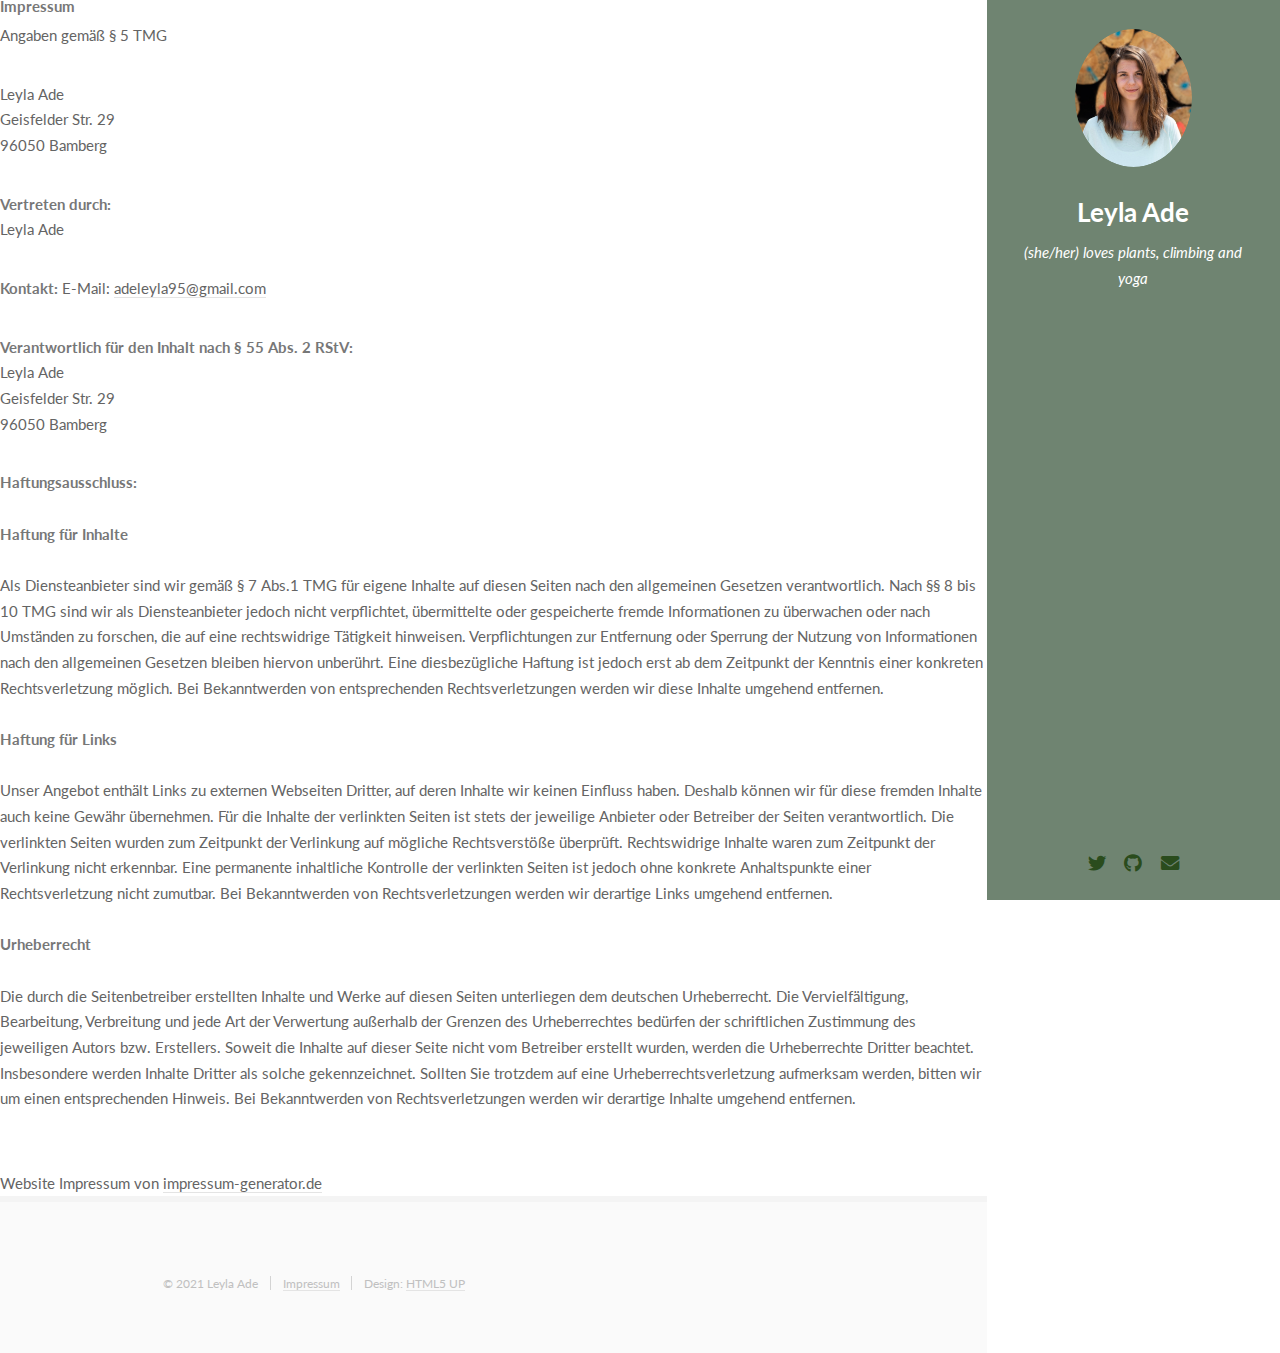
==== commit d8e0dd35: "Update Impressum.html" ====
--- a/Impressum.html
+++ b/Impressum.html
@@ -9,7 +9,7 @@
 		<title>Leyla Ade</title>
 		<meta charset="utf-8" />
 		<meta name="viewport" content="width=device-width, initial-scale=1, user-scalable=no" />
-		<link rel="stylesheet" href="main.css" />
+		<link rel="stylesheet" href="assets/css/main.css" />
 	</head>
 	<body class="is-preload">
 
@@ -88,4 +88,4 @@
 			<script src="assets/js/main.js"></script>
 
 	</body>
-</html>+</html>
--- a/assets/css/main.css
+++ b/assets/css/main.css
@@ -0,0 +1,3314 @@
+@import url("fontawesome-all.min.css");
+@import url("https://fonts.googleapis.com/css?family=Lato:400,400italic,700,700italic|Source+Code+Pro:400");
+
+/*
+	Read Only by HTML5 UP
+	html5up.net | @ajlkn
+	Free for personal and commercial use under the CCA 3.0 license (html5up.net/license)
+*/
+
+html, body, div, span, applet, object,
+iframe, h1, h2, h3, h4, h5, h6, p, blockquote,
+pre, a, abbr, acronym, address, big, cite,
+code, del, dfn, em, img, ins, kbd, q, s, samp,
+small, strike, strong, sub, sup, tt, var, b,
+u, i, center, dl, dt, dd, ol, ul, li, fieldset,
+form, label, legend, table, caption, tbody,
+tfoot, thead, tr, th, td, article, aside,
+canvas, details, embed, figure, figcaption,
+footer, header, hgroup, menu, nav, output, ruby,
+section, summary, time, mark, audio, video {
+	margin: 0;
+	padding: 0;
+	border: 0;
+	font-size: 100%;
+	font: inherit;
+	vertical-align: baseline;}
+
+article, aside, details, figcaption, figure,
+footer, header, hgroup, menu, nav, section {
+	display: block;}
+
+body {
+	line-height: 1;
+}
+
+ol, ul {
+	list-style: none;
+}
+
+blockquote, q {
+	quotes: none;
+}
+
+	blockquote:before, blockquote:after, q:before, q:after {
+		content: '';
+		content: none;
+	}
+
+table {
+	border-collapse: collapse;
+	border-spacing: 0;
+}
+
+body {
+	-webkit-text-size-adjust: none;
+}
+
+mark {
+	background-color: transparent;
+	color: inherit;
+}
+
+input::-moz-focus-inner {
+	border: 0;
+	padding: 0;
+}
+
+input, select, textarea {
+	-moz-appearance: none;
+	-webkit-appearance: none;
+	-ms-appearance: none;
+	appearance: none;
+}
+
+/* Basic */
+
+	html {
+		box-sizing: border-box;
+	}
+
+	*, *:before, *:after {
+		box-sizing: inherit;
+	}
+
+	body {
+		background: #fff;
+	}
+
+		body.is-preload *, body.is-preload *:before, body.is-preload *:after {
+			-moz-animation: none !important;
+			-webkit-animation: none !important;
+			-ms-animation: none !important;
+			animation: none !important;
+			-moz-transition: none !important;
+			-webkit-transition: none !important;
+			-ms-transition: none !important;
+			transition: none !important;
+		}
+
+	body, input, select, textarea {
+		color: #646464;
+		font-family: "Lato", sans-serif;
+		font-size: 16pt;
+		font-weight: 400;
+		line-height: 1.75em;
+	}
+
+	a {
+		-moz-transition: color 0.2s ease-in-out, border-color 0.2s ease-in-out;
+		-webkit-transition: color 0.2s ease-in-out, border-color 0.2s ease-in-out;
+		-ms-transition: color 0.2s ease-in-out, border-color 0.2s ease-in-out;
+		transition: color 0.2s ease-in-out, border-color 0.2s ease-in-out;
+		border-bottom: solid 1px #e4e4e4;
+		color: inherit;
+		text-decoration: none;
+	}
+
+		a:hover {
+			border-bottom-color: transparent;
+			color: #2A4C1D !important;
+		}
+
+	strong, b {
+		color: #777;
+		font-weight: 700;
+	}
+
+	em, i {
+		font-style: italic;
+	}
+
+	p {
+		margin: 0 0 2.25em 0;
+	}
+
+	h1, h2, h3, h4, h5, h6 {
+		color: #777;
+		font-weight: 700;
+		line-height: 1em;
+		margin: 0 0 0.5625em 0;
+	}
+
+		h1 a, h2 a, h3 a, h4 a, h5 a, h6 a {
+			border: 0;
+			color: inherit;
+			text-decoration: none;
+		}
+
+	h2 {
+		font-size: 2em;
+		line-height: 1.5em;
+	}
+
+	h3 {
+		font-size: 1.75em;
+		line-height: 1.5em;
+	}
+
+	h4 {
+		font-size: 1.25em;
+		line-height: 1.5em;
+	}
+
+	h5 {
+		font-size: 0.9em;
+		line-height: 1.5em;
+	}
+
+	h6 {
+		font-size: 0.7em;
+		line-height: 1.5em;
+	}
+
+	sub {
+		font-size: 0.8em;
+		position: relative;
+		top: 0.5em;
+	}
+
+	sup {
+		font-size: 0.8em;
+		position: relative;
+		top: -0.5em;
+	}
+
+	hr {
+		border: 0;
+		border-bottom: solid 2px #f4f4f4;
+		margin: 2.25em 0;
+	}
+
+		hr.major {
+			margin: 3.375em 0;
+		}
+
+	blockquote {
+		border-left: solid 8px #e4e4e4;
+		font-style: italic;
+		margin: 0 0 2.25em 0;
+		padding: 0.5em 0 0.5em 2em;
+	}
+
+	code {
+		background: #555;
+		border-radius: 5px;
+		color: #fff;
+		font-family: "Source Code Pro", monospace;
+		font-size: 0.9em;
+		margin: 0 0.25em;
+		padding: 0.25em 0.65em;
+	}
+
+	pre {
+		font-family: "Source Code Pro", monospace;
+		font-size: 0.9em;
+		margin: 0 0 2.25em 0;
+	}
+
+		pre code {
+			-webkit-overflow-scrolling: touch;
+			display: block;
+			line-height: 1.5em;
+			overflow-x: auto;
+			padding: 1em 1.5em;
+		}
+
+	.align-left {
+		text-align: left;
+	}
+
+	.align-center {
+		text-align: center;
+	}
+
+	.align-right {
+		text-align: right;
+	}
+
+/* Row */
+
+	.row {
+		display: flex;
+		flex-wrap: wrap;
+		box-sizing: border-box;
+		align-items: stretch;
+	}
+
+		.row > * {
+			box-sizing: border-box;
+		}
+
+		.row.gtr-uniform > * > :last-child {
+			margin-bottom: 0;
+		}
+
+		.row.aln-left {
+			justify-content: flex-start;
+		}
+
+		.row.aln-center {
+			justify-content: center;
+		}
+
+		.row.aln-right {
+			justify-content: flex-end;
+		}
+
+		.row.aln-top {
+			align-items: flex-start;
+		}
+
+		.row.aln-middle {
+			align-items: center;
+		}
+
+		.row.aln-bottom {
+			align-items: flex-end;
+		}
+
+		.row > .imp {
+			order: -1;
+		}
+
+		.row > .col-1 {
+			width: 8.33333%;
+		}
+
+		.row > .off-1 {
+			margin-left: 8.33333%;
+		}
+
+		.row > .col-2 {
+			width: 16.66667%;
+		}
+
+		.row > .off-2 {
+			margin-left: 16.66667%;
+		}
+
+		.row > .col-3 {
+			width: 25%;
+		}
+
+		.row > .off-3 {
+			margin-left: 25%;
+		}
+
+		.row > .col-4 {
+			width: 33.33333%;
+		}
+
+		.row > .off-4 {
+			margin-left: 33.33333%;
+		}
+
+		.row > .col-5 {
+			width: 41.66667%;
+		}
+
+		.row > .off-5 {
+			margin-left: 41.66667%;
+		}
+
+		.row > .col-6 {
+			width: 50%;
+		}
+
+		.row > .off-6 {
+			margin-left: 50%;
+		}
+
+		.row > .col-7 {
+			width: 58.33333%;
+		}
+
+		.row > .off-7 {
+			margin-left: 58.33333%;
+		}
+
+		.row > .col-8 {
+			width: 66.66667%;
+		}
+
+		.row > .off-8 {
+			margin-left: 66.66667%;
+		}
+
+		.row > .col-9 {
+			width: 75%;
+		}
+
+		.row > .off-9 {
+			margin-left: 75%;
+		}
+
+		.row > .col-10 {
+			width: 83.33333%;
+		}
+
+		.row > .off-10 {
+			margin-left: 83.33333%;
+		}
+
+		.row > .col-11 {
+			width: 91.66667%;
+		}
+
+		.row > .off-11 {
+			margin-left: 91.66667%;
+		}
+
+		.row > .col-12 {
+			width: 100%;
+		}
+
+		.row > .off-12 {
+			margin-left: 100%;
+		}
+
+		.row.gtr-0 {
+			margin-top: 0;
+			margin-left: 0em;
+		}
+
+			.row.gtr-0 > * {
+				padding: 0 0 0 0em;
+			}
+
+			.row.gtr-0.gtr-uniform {
+				margin-top: 0em;
+			}
+
+				.row.gtr-0.gtr-uniform > * {
+					padding-top: 0em;
+				}
+
+		.row.gtr-25 {
+			margin-top: 0;
+			margin-left: -0.5em;
+		}
+
+			.row.gtr-25 > * {
+				padding: 0 0 0 0.5em;
+			}
+
+			.row.gtr-25.gtr-uniform {
+				margin-top: -0.5em;
+			}
+
+				.row.gtr-25.gtr-uniform > * {
+					padding-top: 0.5em;
+				}
+
+		.row.gtr-50 {
+			margin-top: 0;
+			margin-left: -1em;
+		}
+
+			.row.gtr-50 > * {
+				padding: 0 0 0 1em;
+			}
+
+			.row.gtr-50.gtr-uniform {
+				margin-top: -1em;
+			}
+
+				.row.gtr-50.gtr-uniform > * {
+					padding-top: 1em;
+				}
+
+		.row {
+			margin-top: 0;
+			margin-left: -2em;
+		}
+
+			.row > * {
+				padding: 0 0 0 2em;
+			}
+
+			.row.gtr-uniform {
+				margin-top: -2em;
+			}
+
+				.row.gtr-uniform > * {
+					padding-top: 2em;
+				}
+
+		.row.gtr-150 {
+			margin-top: 0;
+			margin-left: -3em;
+		}
+
+			.row.gtr-150 > * {
+				padding: 0 0 0 3em;
+			}
+
+			.row.gtr-150.gtr-uniform {
+				margin-top: -3em;
+			}
+
+				.row.gtr-150.gtr-uniform > * {
+					padding-top: 3em;
+				}
+
+		.row.gtr-200 {
+			margin-top: 0;
+			margin-left: -4em;
+		}
+
+			.row.gtr-200 > * {
+				padding: 0 0 0 4em;
+			}
+
+			.row.gtr-200.gtr-uniform {
+				margin-top: -4em;
+			}
+
+				.row.gtr-200.gtr-uniform > * {
+					padding-top: 4em;
+				}
+
+		@media screen and (max-width: 1680px) {
+
+			.row {
+				display: flex;
+				flex-wrap: wrap;
+				box-sizing: border-box;
+				align-items: stretch;
+			}
+
+				.row > * {
+					box-sizing: border-box;
+				}
+
+				.row.gtr-uniform > * > :last-child {
+					margin-bottom: 0;
+				}
+
+				.row.aln-left {
+					justify-content: flex-start;
+				}
+
+				.row.aln-center {
+					justify-content: center;
+				}
+
+				.row.aln-right {
+					justify-content: flex-end;
+				}
+
+				.row.aln-top {
+					align-items: flex-start;
+				}
+
+				.row.aln-middle {
+					align-items: center;
+				}
+
+				.row.aln-bottom {
+					align-items: flex-end;
+				}
+
+				.row > .imp-xlarge {
+					order: -1;
+				}
+
+				.row > .col-1-xlarge {
+					width: 8.33333%;
+				}
+
+				.row > .off-1-xlarge {
+					margin-left: 8.33333%;
+				}
+
+				.row > .col-2-xlarge {
+					width: 16.66667%;
+				}
+
+				.row > .off-2-xlarge {
+					margin-left: 16.66667%;
+				}
+
+				.row > .col-3-xlarge {
+					width: 25%;
+				}
+
+				.row > .off-3-xlarge {
+					margin-left: 25%;
+				}
+
+				.row > .col-4-xlarge {
+					width: 33.33333%;
+				}
+
+				.row > .off-4-xlarge {
+					margin-left: 33.33333%;
+				}
+
+				.row > .col-5-xlarge {
+					width: 41.66667%;
+				}
+
+				.row > .off-5-xlarge {
+					margin-left: 41.66667%;
+				}
+
+				.row > .col-6-xlarge {
+					width: 50%;
+				}
+
+				.row > .off-6-xlarge {
+					margin-left: 50%;
+				}
+
+				.row > .col-7-xlarge {
+					width: 58.33333%;
+				}
+
+				.row > .off-7-xlarge {
+					margin-left: 58.33333%;
+				}
+
+				.row > .col-8-xlarge {
+					width: 66.66667%;
+				}
+
+				.row > .off-8-xlarge {
+					margin-left: 66.66667%;
+				}
+
+				.row > .col-9-xlarge {
+					width: 75%;
+				}
+
+				.row > .off-9-xlarge {
+					margin-left: 75%;
+				}
+
+				.row > .col-10-xlarge {
+					width: 83.33333%;
+				}
+
+				.row > .off-10-xlarge {
+					margin-left: 83.33333%;
+				}
+
+				.row > .col-11-xlarge {
+					width: 91.66667%;
+				}
+
+				.row > .off-11-xlarge {
+					margin-left: 91.66667%;
+				}
+
+				.row > .col-12-xlarge {
+					width: 100%;
+				}
+
+				.row > .off-12-xlarge {
+					margin-left: 100%;
+				}
+
+				.row.gtr-0 {
+					margin-top: 0;
+					margin-left: 0em;
+				}
+
+					.row.gtr-0 > * {
+						padding: 0 0 0 0em;
+					}
+
+					.row.gtr-0.gtr-uniform {
+						margin-top: 0em;
+					}
+
+						.row.gtr-0.gtr-uniform > * {
+							padding-top: 0em;
+						}
+
+				.row.gtr-25 {
+					margin-top: 0;
+					margin-left: -0.5em;
+				}
+
+					.row.gtr-25 > * {
+						padding: 0 0 0 0.5em;
+					}
+
+					.row.gtr-25.gtr-uniform {
+						margin-top: -0.5em;
+					}
+
+						.row.gtr-25.gtr-uniform > * {
+							padding-top: 0.5em;
+						}
+
+				.row.gtr-50 {
+					margin-top: 0;
+					margin-left: -1em;
+				}
+
+					.row.gtr-50 > * {
+						padding: 0 0 0 1em;
+					}
+
+					.row.gtr-50.gtr-uniform {
+						margin-top: -1em;
+					}
+
+						.row.gtr-50.gtr-uniform > * {
+							padding-top: 1em;
+						}
+
+				.row {
+					margin-top: 0;
+					margin-left: -2em;
+				}
+
+					.row > * {
+						padding: 0 0 0 2em;
+					}
+
+					.row.gtr-uniform {
+						margin-top: -2em;
+					}
+
+						.row.gtr-uniform > * {
+							padding-top: 2em;
+						}
+
+				.row.gtr-150 {
+					margin-top: 0;
+					margin-left: -3em;
+				}
+
+					.row.gtr-150 > * {
+						padding: 0 0 0 3em;
+					}
+
+					.row.gtr-150.gtr-uniform {
+						margin-top: -3em;
+					}
+
+						.row.gtr-150.gtr-uniform > * {
+							padding-top: 3em;
+						}
+
+				.row.gtr-200 {
+					margin-top: 0;
+					margin-left: -4em;
+				}
+
+					.row.gtr-200 > * {
+						padding: 0 0 0 4em;
+					}
+
+					.row.gtr-200.gtr-uniform {
+						margin-top: -4em;
+					}
+
+						.row.gtr-200.gtr-uniform > * {
+							padding-top: 4em;
+						}
+
+		}
+
+		@media screen and (max-width: 1280px) {
+
+			.row {
+				display: flex;
+				flex-wrap: wrap;
+				box-sizing: border-box;
+				align-items: stretch;
+			}
+
+				.row > * {
+					box-sizing: border-box;
+				}
+
+				.row.gtr-uniform > * > :last-child {
+					margin-bottom: 0;
+				}
+
+				.row.aln-left {
+					justify-content: flex-start;
+				}
+
+				.row.aln-center {
+					justify-content: center;
+				}
+
+				.row.aln-right {
+					justify-content: flex-end;
+				}
+
+				.row.aln-top {
+					align-items: flex-start;
+				}
+
+				.row.aln-middle {
+					align-items: center;
+				}
+
+				.row.aln-bottom {
+					align-items: flex-end;
+				}
+
+				.row > .imp-large {
+					order: -1;
+				}
+
+				.row > .col-1-large {
+					width: 8.33333%;
+				}
+
+				.row > .off-1-large {
+					margin-left: 8.33333%;
+				}
+
+				.row > .col-2-large {
+					width: 16.66667%;
+				}
+
+				.row > .off-2-large {
+					margin-left: 16.66667%;
+				}
+
+				.row > .col-3-large {
+					width: 25%;
+				}
+
+				.row > .off-3-large {
+					margin-left: 25%;
+				}
+
+				.row > .col-4-large {
+					width: 33.33333%;
+				}
+
+				.row > .off-4-large {
+					margin-left: 33.33333%;
+				}
+
+				.row > .col-5-large {
+					width: 41.66667%;
+				}
+
+				.row > .off-5-large {
+					margin-left: 41.66667%;
+				}
+
+				.row > .col-6-large {
+					width: 50%;
+				}
+
+				.row > .off-6-large {
+					margin-left: 50%;
+				}
+
+				.row > .col-7-large {
+					width: 58.33333%;
+				}
+
+				.row > .off-7-large {
+					margin-left: 58.33333%;
+				}
+
+				.row > .col-8-large {
+					width: 66.66667%;
+				}
+
+				.row > .off-8-large {
+					margin-left: 66.66667%;
+				}
+
+				.row > .col-9-large {
+					width: 75%;
+				}
+
+				.row > .off-9-large {
+					margin-left: 75%;
+				}
+
+				.row > .col-10-large {
+					width: 83.33333%;
+				}
+
+				.row > .off-10-large {
+					margin-left: 83.33333%;
+				}
+
+				.row > .col-11-large {
+					width: 91.66667%;
+				}
+
+				.row > .off-11-large {
+					margin-left: 91.66667%;
+				}
+
+				.row > .col-12-large {
+					width: 100%;
+				}
+
+				.row > .off-12-large {
+					margin-left: 100%;
+				}
+
+				.row.gtr-0 {
+					margin-top: 0;
+					margin-left: 0em;
+				}
+
+					.row.gtr-0 > * {
+						padding: 0 0 0 0em;
+					}
+
+					.row.gtr-0.gtr-uniform {
+						margin-top: 0em;
+					}
+
+						.row.gtr-0.gtr-uniform > * {
+							padding-top: 0em;
+						}
+
+				.row.gtr-25 {
+					margin-top: 0;
+					margin-left: -0.375em;
+				}
+
+					.row.gtr-25 > * {
+						padding: 0 0 0 0.375em;
+					}
+
+					.row.gtr-25.gtr-uniform {
+						margin-top: -0.375em;
+					}
+
+						.row.gtr-25.gtr-uniform > * {
+							padding-top: 0.375em;
+						}
+
+				.row.gtr-50 {
+					margin-top: 0;
+					margin-left: -0.75em;
+				}
+
+					.row.gtr-50 > * {
+						padding: 0 0 0 0.75em;
+					}
+
+					.row.gtr-50.gtr-uniform {
+						margin-top: -0.75em;
+					}
+
+						.row.gtr-50.gtr-uniform > * {
+							padding-top: 0.75em;
+						}
+
+				.row {
+					margin-top: 0;
+					margin-left: -1.5em;
+				}
+
+					.row > * {
+						padding: 0 0 0 1.5em;
+					}
+
+					.row.gtr-uniform {
+						margin-top: -1.5em;
+					}
+
+						.row.gtr-uniform > * {
+							padding-top: 1.5em;
+						}
+
+				.row.gtr-150 {
+					margin-top: 0;
+					margin-left: -2.25em;
+				}
+
+					.row.gtr-150 > * {
+						padding: 0 0 0 2.25em;
+					}
+
+					.row.gtr-150.gtr-uniform {
+						margin-top: -2.25em;
+					}
+
+						.row.gtr-150.gtr-uniform > * {
+							padding-top: 2.25em;
+						}
+
+				.row.gtr-200 {
+					margin-top: 0;
+					margin-left: -3em;
+				}
+
+					.row.gtr-200 > * {
+						padding: 0 0 0 3em;
+					}
+
+					.row.gtr-200.gtr-uniform {
+						margin-top: -3em;
+					}
+
+						.row.gtr-200.gtr-uniform > * {
+							padding-top: 3em;
+						}
+
+		}
+
+		@media screen and (max-width: 1024px) {
+
+			.row {
+				display: flex;
+				flex-wrap: wrap;
+				box-sizing: border-box;
+				align-items: stretch;
+			}
+
+				.row > * {
+					box-sizing: border-box;
+				}
+
+				.row.gtr-uniform > * > :last-child {
+					margin-bottom: 0;
+				}
+
+				.row.aln-left {
+					justify-content: flex-start;
+				}
+
+				.row.aln-center {
+					justify-content: center;
+				}
+
+				.row.aln-right {
+					justify-content: flex-end;
+				}
+
+				.row.aln-top {
+					align-items: flex-start;
+				}
+
+				.row.aln-middle {
+					align-items: center;
+				}
+
+				.row.aln-bottom {
+					align-items: flex-end;
+				}
+
+				.row > .imp-medium {
+					order: -1;
+				}
+
+				.row > .col-1-medium {
+					width: 8.33333%;
+				}
+
+				.row > .off-1-medium {
+					margin-left: 8.33333%;
+				}
+
+				.row > .col-2-medium {
+					width: 16.66667%;
+				}
+
+				.row > .off-2-medium {
+					margin-left: 16.66667%;
+				}
+
+				.row > .col-3-medium {
+					width: 25%;
+				}
+
+				.row > .off-3-medium {
+					margin-left: 25%;
+				}
+
+				.row > .col-4-medium {
+					width: 33.33333%;
+				}
+
+				.row > .off-4-medium {
+					margin-left: 33.33333%;
+				}
+
+				.row > .col-5-medium {
+					width: 41.66667%;
+				}
+
+				.row > .off-5-medium {
+					margin-left: 41.66667%;
+				}
+
+				.row > .col-6-medium {
+					width: 50%;
+				}
+
+				.row > .off-6-medium {
+					margin-left: 50%;
+				}
+
+				.row > .col-7-medium {
+					width: 58.33333%;
+				}
+
+				.row > .off-7-medium {
+					margin-left: 58.33333%;
+				}
+
+				.row > .col-8-medium {
+					width: 66.66667%;
+				}
+
+				.row > .off-8-medium {
+					margin-left: 66.66667%;
+				}
+
+				.row > .col-9-medium {
+					width: 75%;
+				}
+
+				.row > .off-9-medium {
+					margin-left: 75%;
+				}
+
+				.row > .col-10-medium {
+					width: 83.33333%;
+				}
+
+				.row > .off-10-medium {
+					margin-left: 83.33333%;
+				}
+
+				.row > .col-11-medium {
+					width: 91.66667%;
+				}
+
+				.row > .off-11-medium {
+					margin-left: 91.66667%;
+				}
+
+				.row > .col-12-medium {
+					width: 100%;
+				}
+
+				.row > .off-12-medium {
+					margin-left: 100%;
+				}
+
+				.row.gtr-0 {
+					margin-top: 0;
+					margin-left: 0em;
+				}
+
+					.row.gtr-0 > * {
+						padding: 0 0 0 0em;
+					}
+
+					.row.gtr-0.gtr-uniform {
+						margin-top: 0em;
+					}
+
+						.row.gtr-0.gtr-uniform > * {
+							padding-top: 0em;
+						}
+
+				.row.gtr-25 {
+					margin-top: 0;
+					margin-left: -0.375em;
+				}
+
+					.row.gtr-25 > * {
+						padding: 0 0 0 0.375em;
+					}
+
+					.row.gtr-25.gtr-uniform {
+						margin-top: -0.375em;
+					}
+
+						.row.gtr-25.gtr-uniform > * {
+							padding-top: 0.375em;
+						}
+
+				.row.gtr-50 {
+					margin-top: 0;
+					margin-left: -0.75em;
+				}
+
+					.row.gtr-50 > * {
+						padding: 0 0 0 0.75em;
+					}
+
+					.row.gtr-50.gtr-uniform {
+						margin-top: -0.75em;
+					}
+
+						.row.gtr-50.gtr-uniform > * {
+							padding-top: 0.75em;
+						}
+
+				.row {
+					margin-top: 0;
+					margin-left: -1.5em;
+				}
+
+					.row > * {
+						padding: 0 0 0 1.5em;
+					}
+
+					.row.gtr-uniform {
+						margin-top: -1.5em;
+					}
+
+						.row.gtr-uniform > * {
+							padding-top: 1.5em;
+						}
+
+				.row.gtr-150 {
+					margin-top: 0;
+					margin-left: -2.25em;
+				}
+
+					.row.gtr-150 > * {
+						padding: 0 0 0 2.25em;
+					}
+
+					.row.gtr-150.gtr-uniform {
+						margin-top: -2.25em;
+					}
+
+						.row.gtr-150.gtr-uniform > * {
+							padding-top: 2.25em;
+						}
+
+				.row.gtr-200 {
+					margin-top: 0;
+					margin-left: -3em;
+				}
+
+					.row.gtr-200 > * {
+						padding: 0 0 0 3em;
+					}
+
+					.row.gtr-200.gtr-uniform {
+						margin-top: -3em;
+					}
+
+						.row.gtr-200.gtr-uniform > * {
+							padding-top: 3em;
+						}
+
+		}
+
+		@media screen and (max-width: 736px) {
+
+			.row {
+				display: flex;
+				flex-wrap: wrap;
+				box-sizing: border-box;
+				align-items: stretch;
+			}
+
+				.row > * {
+					box-sizing: border-box;
+				}
+
+				.row.gtr-uniform > * > :last-child {
+					margin-bottom: 0;
+				}
+
+				.row.aln-left {
+					justify-content: flex-start;
+				}
+
+				.row.aln-center {
+					justify-content: center;
+				}
+
+				.row.aln-right {
+					justify-content: flex-end;
+				}
+
+				.row.aln-top {
+					align-items: flex-start;
+				}
+
+				.row.aln-middle {
+					align-items: center;
+				}
+
+				.row.aln-bottom {
+					align-items: flex-end;
+				}
+
+				.row > .imp-small {
+					order: -1;
+				}
+
+				.row > .col-1-small {
+					width: 8.33333%;
+				}
+
+				.row > .off-1-small {
+					margin-left: 8.33333%;
+				}
+
+				.row > .col-2-small {
+					width: 16.66667%;
+				}
+
+				.row > .off-2-small {
+					margin-left: 16.66667%;
+				}
+
+				.row > .col-3-small {
+					width: 25%;
+				}
+
+				.row > .off-3-small {
+					margin-left: 25%;
+				}
+
+				.row > .col-4-small {
+					width: 33.33333%;
+				}
+
+				.row > .off-4-small {
+					margin-left: 33.33333%;
+				}
+
+				.row > .col-5-small {
+					width: 41.66667%;
+				}
+
+				.row > .off-5-small {
+					margin-left: 41.66667%;
+				}
+
+				.row > .col-6-small {
+					width: 50%;
+				}
+
+				.row > .off-6-small {
+					margin-left: 50%;
+				}
+
+				.row > .col-7-small {
+					width: 58.33333%;
+				}
+
+				.row > .off-7-small {
+					margin-left: 58.33333%;
+				}
+
+				.row > .col-8-small {
+					width: 66.66667%;
+				}
+
+				.row > .off-8-small {
+					margin-left: 66.66667%;
+				}
+
+				.row > .col-9-small {
+					width: 75%;
+				}
+
+				.row > .off-9-small {
+					margin-left: 75%;
+				}
+
+				.row > .col-10-small {
+					width: 83.33333%;
+				}
+
+				.row > .off-10-small {
+					margin-left: 83.33333%;
+				}
+
+				.row > .col-11-small {
+					width: 91.66667%;
+				}
+
+				.row > .off-11-small {
+					margin-left: 91.66667%;
+				}
+
+				.row > .col-12-small {
+					width: 100%;
+				}
+
+				.row > .off-12-small {
+					margin-left: 100%;
+				}
+
+				.row.gtr-0 {
+					margin-top: 0;
+					margin-left: 0em;
+				}
+
+					.row.gtr-0 > * {
+						padding: 0 0 0 0em;
+					}
+
+					.row.gtr-0.gtr-uniform {
+						margin-top: 0em;
+					}
+
+						.row.gtr-0.gtr-uniform > * {
+							padding-top: 0em;
+						}
+
+				.row.gtr-25 {
+					margin-top: 0;
+					margin-left: -0.3125em;
+				}
+
+					.row.gtr-25 > * {
+						padding: 0 0 0 0.3125em;
+					}
+
+					.row.gtr-25.gtr-uniform {
+						margin-top: -0.3125em;
+					}
+
+						.row.gtr-25.gtr-uniform > * {
+							padding-top: 0.3125em;
+						}
+
+				.row.gtr-50 {
+					margin-top: 0;
+					margin-left: -0.625em;
+				}
+
+					.row.gtr-50 > * {
+						padding: 0 0 0 0.625em;
+					}
+
+					.row.gtr-50.gtr-uniform {
+						margin-top: -0.625em;
+					}
+
+						.row.gtr-50.gtr-uniform > * {
+							padding-top: 0.625em;
+						}
+
+				.row {
+					margin-top: 0;
+					margin-left: -1.25em;
+				}
+
+					.row > * {
+						padding: 0 0 0 1.25em;
+					}
+
+					.row.gtr-uniform {
+						margin-top: -1.25em;
+					}
+
+						.row.gtr-uniform > * {
+							padding-top: 1.25em;
+						}
+
+				.row.gtr-150 {
+					margin-top: 0;
+					margin-left: -1.875em;
+				}
+
+					.row.gtr-150 > * {
+						padding: 0 0 0 1.875em;
+					}
+
+					.row.gtr-150.gtr-uniform {
+						margin-top: -1.875em;
+					}
+
+						.row.gtr-150.gtr-uniform > * {
+							padding-top: 1.875em;
+						}
+
+				.row.gtr-200 {
+					margin-top: 0;
+					margin-left: -2.5em;
+				}
+
+					.row.gtr-200 > * {
+						padding: 0 0 0 2.5em;
+					}
+
+					.row.gtr-200.gtr-uniform {
+						margin-top: -2.5em;
+					}
+
+						.row.gtr-200.gtr-uniform > * {
+							padding-top: 2.5em;
+						}
+
+		}
+
+		@media screen and (max-width: 480px) {
+
+			.row {
+				display: flex;
+				flex-wrap: wrap;
+				box-sizing: border-box;
+				align-items: stretch;
+			}
+
+				.row > * {
+					box-sizing: border-box;
+				}
+
+				.row.gtr-uniform > * > :last-child {
+					margin-bottom: 0;
+				}
+
+				.row.aln-left {
+					justify-content: flex-start;
+				}
+
+				.row.aln-center {
+					justify-content: center;
+				}
+
+				.row.aln-right {
+					justify-content: flex-end;
+				}
+
+				.row.aln-top {
+					align-items: flex-start;
+				}
+
+				.row.aln-middle {
+					align-items: center;
+				}
+
+				.row.aln-bottom {
+					align-items: flex-end;
+				}
+
+				.row > .imp-xsmall {
+					order: -1;
+				}
+
+				.row > .col-1-xsmall {
+					width: 8.33333%;
+				}
+
+				.row > .off-1-xsmall {
+					margin-left: 8.33333%;
+				}
+
+				.row > .col-2-xsmall {
+					width: 16.66667%;
+				}
+
+				.row > .off-2-xsmall {
+					margin-left: 16.66667%;
+				}
+
+				.row > .col-3-xsmall {
+					width: 25%;
+				}
+
+				.row > .off-3-xsmall {
+					margin-left: 25%;
+				}
+
+				.row > .col-4-xsmall {
+					width: 33.33333%;
+				}
+
+				.row > .off-4-xsmall {
+					margin-left: 33.33333%;
+				}
+
+				.row > .col-5-xsmall {
+					width: 41.66667%;
+				}
+
+				.row > .off-5-xsmall {
+					margin-left: 41.66667%;
+				}
+
+				.row > .col-6-xsmall {
+					width: 50%;
+				}
+
+				.row > .off-6-xsmall {
+					margin-left: 50%;
+				}
+
+				.row > .col-7-xsmall {
+					width: 58.33333%;
+				}
+
+				.row > .off-7-xsmall {
+					margin-left: 58.33333%;
+				}
+
+				.row > .col-8-xsmall {
+					width: 66.66667%;
+				}
+
+				.row > .off-8-xsmall {
+					margin-left: 66.66667%;
+				}
+
+				.row > .col-9-xsmall {
+					width: 75%;
+				}
+
+				.row > .off-9-xsmall {
+					margin-left: 75%;
+				}
+
+				.row > .col-10-xsmall {
+					width: 83.33333%;
+				}
+
+				.row > .off-10-xsmall {
+					margin-left: 83.33333%;
+				}
+
+				.row > .col-11-xsmall {
+					width: 91.66667%;
+				}
+
+				.row > .off-11-xsmall {
+					margin-left: 91.66667%;
+				}
+
+				.row > .col-12-xsmall {
+					width: 100%;
+				}
+
+				.row > .off-12-xsmall {
+					margin-left: 100%;
+				}
+
+				.row.gtr-0 {
+					margin-top: 0;
+					margin-left: 0em;
+				}
+
+					.row.gtr-0 > * {
+						padding: 0 0 0 0em;
+					}
+
+					.row.gtr-0.gtr-uniform {
+						margin-top: 0em;
+					}
+
+						.row.gtr-0.gtr-uniform > * {
+							padding-top: 0em;
+						}
+
+				.row.gtr-25 {
+					margin-top: 0;
+					margin-left: -0.3125em;
+				}
+
+					.row.gtr-25 > * {
+						padding: 0 0 0 0.3125em;
+					}
+
+					.row.gtr-25.gtr-uniform {
+						margin-top: -0.3125em;
+					}
+
+						.row.gtr-25.gtr-uniform > * {
+							padding-top: 0.3125em;
+						}
+
+				.row.gtr-50 {
+					margin-top: 0;
+					margin-left: -0.625em;
+				}
+
+					.row.gtr-50 > * {
+						padding: 0 0 0 0.625em;
+					}
+
+					.row.gtr-50.gtr-uniform {
+						margin-top: -0.625em;
+					}
+
+						.row.gtr-50.gtr-uniform > * {
+							padding-top: 0.625em;
+						}
+
+				.row {
+					margin-top: 0;
+					margin-left: -1.25em;
+				}
+
+					.row > * {
+						padding: 0 0 0 1.25em;
+					}
+
+					.row.gtr-uniform {
+						margin-top: -1.25em;
+					}
+
+						.row.gtr-uniform > * {
+							padding-top: 1.25em;
+						}
+
+				.row.gtr-150 {
+					margin-top: 0;
+					margin-left: -1.875em;
+				}
+
+					.row.gtr-150 > * {
+						padding: 0 0 0 1.875em;
+					}
+
+					.row.gtr-150.gtr-uniform {
+						margin-top: -1.875em;
+					}
+
+						.row.gtr-150.gtr-uniform > * {
+							padding-top: 1.875em;
+						}
+
+				.row.gtr-200 {
+					margin-top: 0;
+					margin-left: -2.5em;
+				}
+
+					.row.gtr-200 > * {
+						padding: 0 0 0 2.5em;
+					}
+
+					.row.gtr-200.gtr-uniform {
+						margin-top: -2.5em;
+					}
+
+						.row.gtr-200.gtr-uniform > * {
+							padding-top: 2.5em;
+						}
+
+		}
+
+/* Container */
+
+	.container {
+		margin: 0 auto;
+		max-width: calc(100% - 4.5em);
+		width: 45em;
+	}
+
+		.container.xsmall {
+			width: 11.25em;
+		}
+
+		.container.small {
+			width: 22.5em;
+		}
+
+		.container.medium {
+			width: 33.75em;
+		}
+
+		.container.large {
+			width: 56.25em;
+		}
+
+		.container.xlarge {
+			width: 67.5em;
+		}
+
+		.container.max {
+			width: 100%;
+		}
+
+		@media screen and (max-width: 1024px) {
+
+			.container {
+				width: 100% !important;
+			}
+
+		}
+
+		@media screen and (max-width: 480px) {
+
+			.container {
+				max-width: calc(100% - 3.375em);
+			}
+
+		}
+
+/* Section/Article */
+
+	section.special, article.special {
+		text-align: center;
+	}
+
+	header p {
+		color: #aaa;
+		position: relative;
+		margin: 0 0 1.6875em 0;
+	}
+
+	header h2 + p {
+		font-size: 1.25em;
+		margin-top: -0.5em;
+		line-height: 1.5em;
+	}
+
+	header h3 + p {
+		font-size: 1.1em;
+		margin-top: -0.35em;
+		line-height: 1.5em;
+	}
+
+	header h4 + p,
+	header h5 + p,
+	header h6 + p {
+		font-size: 0.9em;
+		margin-top: -0.25em;
+		line-height: 1.5em;
+	}
+
+	header.major h2 {
+		color: #2A4C1D;
+		font-size: 3.5em;
+	}
+
+		header.major h2 + p {
+			color: #777;
+			font-size: 1.75em;
+			font-weight: 700;
+			margin-top: -0.75em;
+		}
+
+/* Form */
+
+	form {
+		margin: 0 0 2.25em 0;
+	}
+
+	label {
+		color: #777;
+		display: block;
+		font-size: 0.9em;
+		font-weight: 700;
+		margin: 0 0 1.125em 0;
+	}
+
+	input::-moz-focus-inner {
+		border: 0;
+		padding: 0;
+	}
+
+	input[type="text"],
+	input[type="password"],
+	input[type="email"],
+	select,
+	textarea {
+		-moz-appearance: none;
+		-webkit-appearance: none;
+		-ms-appearance: none;
+		appearance: none;
+		border-radius: 5px;
+		border: none;
+		border: solid 2px #e4e4e4;
+		color: inherit;
+		display: block;
+		outline: 0;
+		padding: 0 1em;
+		text-decoration: none;
+		width: 100%;
+	}
+
+		input[type="text"]:invalid,
+		input[type="password"]:invalid,
+		input[type="email"]:invalid,
+		select:invalid,
+		textarea:invalid {
+			box-shadow: none;
+		}
+
+		input[type="text"]:focus,
+		input[type="password"]:focus,
+		input[type="email"]:focus,
+		select:focus,
+		textarea:focus {
+			border-color: #4acaa8;
+		}
+
+	select {
+		background-image: url("data:image/svg+xml;charset=utf8,%3Csvg xmlns='http://www.w3.org/2000/svg' width='40' height='40' preserveAspectRatio='none' viewBox='0 0 40 40'%3E%3Cpath d='M9.4,12.3l10.4,10.4l10.4-10.4c0.2-0.2,0.5-0.4,0.9-0.4c0.3,0,0.6,0.1,0.9,0.4l3.3,3.3c0.2,0.2,0.4,0.5,0.4,0.9 c0,0.4-0.1,0.6-0.4,0.9L20.7,31.9c-0.2,0.2-0.5,0.4-0.9,0.4c-0.3,0-0.6-0.1-0.9-0.4L4.3,17.3c-0.2-0.2-0.4-0.5-0.4-0.9 c0-0.4,0.1-0.6,0.4-0.9l3.3-3.3c0.2-0.2,0.5-0.4,0.9-0.4S9.1,12.1,9.4,12.3z' fill='%23e4e4e4' /%3E%3C/svg%3E");
+		background-size: 1.25em;
+		background-repeat: no-repeat;
+		background-position: calc(100% - 1em) center;
+		height: 2.75em;
+		padding-right: 2.75em;
+		text-overflow: ellipsis;
+	}
+
+		select option {
+			color: #777;
+			background: #fff;
+		}
+
+		select:focus::-ms-value {
+			background-color: transparent;
+		}
+
+		select::-ms-expand {
+			display: none;
+		}
+
+	input[type="text"],
+	input[type="password"],
+	input[type="email"],
+	select {
+		height: 2.75em;
+	}
+
+	textarea {
+		padding: 0.75em 1em;
+	}
+
+	input[type="checkbox"],
+	input[type="radio"] {
+		-moz-appearance: none;
+		-webkit-appearance: none;
+		-ms-appearance: none;
+		appearance: none;
+		display: block;
+		float: left;
+		margin-right: -2em;
+		opacity: 0;
+		width: 1em;
+		z-index: -1;
+	}
+
+		input[type="checkbox"] + label,
+		input[type="radio"] + label {
+			text-decoration: none;
+			color: #888;
+			cursor: pointer;
+			display: inline-block;
+			font-size: 1em;
+			font-weight: 400;
+			padding-left: 2.4em;
+			padding-right: 0.75em;
+			position: relative;
+		}
+
+			input[type="checkbox"] + label:before,
+			input[type="radio"] + label:before {
+				-moz-osx-font-smoothing: grayscale;
+				-webkit-font-smoothing: antialiased;
+				display: inline-block;
+				font-style: normal;
+				font-variant: normal;
+				text-rendering: auto;
+				line-height: 1;
+				text-transform: none !important;
+				font-family: 'Font Awesome 5 Free';
+				font-weight: 900;
+			}
+
+			input[type="checkbox"] + label:before,
+			input[type="radio"] + label:before {
+				background: #fafafa;
+				border-radius: 5px;
+				border: solid 2px #e4e4e4;
+				content: '';
+				display: inline-block;
+				font-size: 0.8em;
+				height: 2.0625em;
+				left: 0;
+				line-height: 2.0625em;
+				position: absolute;
+				text-align: center;
+				top: 0;
+				width: 2.0625em;
+			}
+
+		input[type="checkbox"]:checked + label:before,
+		input[type="radio"]:checked + label:before {
+			background: #989898;
+			border-color: #989898;
+			color: #ffffff;
+			content: '\f00c';
+		}
+
+		input[type="checkbox"]:focus + label:before,
+		input[type="radio"]:focus + label:before {
+			border-color: #4acaa8;
+		}
+
+	input[type="checkbox"] + label:before {
+		border-radius: 5px;
+	}
+
+	input[type="radio"] + label:before {
+		border-radius: 100%;
+	}
+
+	::-webkit-input-placeholder {
+		color: #aaa !important;
+		font-style: italic;
+		opacity: 1.0;
+	}
+
+	:-moz-placeholder {
+		color: #aaa !important;
+		font-style: italic;
+		opacity: 1.0;
+	}
+
+	::-moz-placeholder {
+		color: #aaa !important;
+		font-style: italic;
+		opacity: 1.0;
+	}
+
+	:-ms-input-placeholder {
+		color: #aaa !important;
+		font-style: italic;
+		opacity: 1.0;
+	}
+
+/* Box */
+
+	.box {
+		border-radius: 5px;
+		border: solid 2px #e4e4e4;
+		margin-bottom: 2.25em;
+		padding: 1.5em;
+	}
+
+		.box > :last-child,
+		.box > :last-child > :last-child,
+		.box > :last-child > :last-child > :last-child {
+			margin-bottom: 0;
+		}
+
+		.box.alt {
+			border: 0;
+			border-radius: 0;
+			padding: 0;
+		}
+
+/* Icon */
+
+	.icon {
+		text-decoration: none;
+		border-bottom: none;
+		position: relative;
+	}
+
+		.icon:before {
+			-moz-osx-font-smoothing: grayscale;
+			-webkit-font-smoothing: antialiased;
+			display: inline-block;
+			font-style: normal;
+			font-variant: normal;
+			text-rendering: auto;
+			line-height: 1;
+			text-transform: none !important;
+			font-family: 'Font Awesome 5 Free';
+			font-weight: 400;
+		}
+
+		.icon > .label {
+			display: none;
+		}
+
+		.icon:before {
+			line-height: inherit;
+		}
+
+		.icon.solid:before {
+			font-weight: 900;
+		}
+
+		.icon.brands:before {
+			font-family: 'Font Awesome 5 Brands';
+		}
+
+/* Image */
+
+	.image {
+		border-radius: 5px;
+		border: 0;
+		display: inline-block;
+		position: relative;
+	}
+
+		.image[data-position] img {
+			-moz-object-fit: cover;
+			-webkit-object-fit: cover;
+			-ms-object-fit: cover;
+			object-fit: cover;
+			display: block;
+			position: absolute;
+			top: 0;
+			left: 0;
+			width: 100%;
+		}
+
+		.image[data-position="top left"] img {
+			-moz-object-position: top left;
+			-webkit-object-position: top left;
+			-ms-object-position: top left;
+			object-position: top left;
+		}
+
+		.image[data-position="top"] img {
+			-moz-object-position: top;
+			-webkit-object-position: top;
+			-ms-object-position: top;
+			object-position: top;
+		}
+
+		.image[data-position="top right"] img {
+			-moz-object-position: top right;
+			-webkit-object-position: top right;
+			-ms-object-position: top right;
+			object-position: top right;
+		}
+
+		.image[data-position="right"] img {
+			-moz-object-position: right;
+			-webkit-object-position: right;
+			-ms-object-position: right;
+			object-position: right;
+		}
+
+		.image[data-position="bottom right"] img {
+			-moz-object-position: bottom right;
+			-webkit-object-position: bottom right;
+			-ms-object-position: bottom right;
+			object-position: bottom right;
+		}
+
+		.image[data-position="bottom"] img {
+			-moz-object-position: bottom;
+			-webkit-object-position: bottom;
+			-ms-object-position: bottom;
+			object-position: bottom;
+		}
+
+		.image[data-position="bottom left"] img {
+			-moz-object-position: bottom left;
+			-webkit-object-position: bottom left;
+			-ms-object-position: bottom left;
+			object-position: bottom left;
+		}
+
+		.image[data-position="left"] img {
+			-moz-object-position: left;
+			-webkit-object-position: left;
+			-ms-object-position: left;
+			object-position: left;
+		}
+
+		.image[data-position="center"] img {
+			-moz-object-position: center;
+			-webkit-object-position: center;
+			-ms-object-position: center;
+			object-position: center;
+		}
+
+		.image[data-position="25% 25%"] img {
+			-moz-object-position: 25% 25%;
+			-webkit-object-position: 25% 25%;
+			-ms-object-position: 25% 25%;
+			object-position: 25% 25%;
+		}
+
+		.image[data-position="75% 25%"] img {
+			-moz-object-position: 75% 25%;
+			-webkit-object-position: 75% 25%;
+			-ms-object-position: 75% 25%;
+			object-position: 75% 25%;
+		}
+
+		.image[data-position="75% 75%"] img {
+			-moz-object-position: 75% 75%;
+			-webkit-object-position: 75% 75%;
+			-ms-object-position: 75% 75%;
+			object-position: 75% 75%;
+		}
+
+		.image[data-position="25% 75%"] img {
+			-moz-object-position: 25% 75%;
+			-webkit-object-position: 25% 75%;
+			-ms-object-position: 25% 75%;
+			object-position: 25% 75%;
+		}
+
+		.image img {
+			border-radius: 5px;
+			display: block;
+		}
+
+		.image.left {
+			float: left;
+			margin: 0 2.5em 2em 0;
+			top: 0.25em;
+		}
+
+		.image.right {
+			float: right;
+			margin: 0 0 2em 2.5em;
+			top: 0.25em;
+		}
+
+		.image.fit {
+			display: block;
+			margin: 0 0 2.25em 0;
+			width: 100%;
+		}
+
+			.image.fit img {
+				display: block;
+				width: 100%;
+			}
+
+		.image.avatar {
+			border-radius: 100%;
+			overflow: hidden;
+		}
+
+			.image.avatar img {
+				border-radius: 100%;
+				display: block;
+				width: 100%;
+			}
+
+		.image.main {
+			display: block;
+			height: 20em;
+			border-radius: 0;
+		}
+
+			.image.main img {
+				border-radius: 0;
+			}
+
+/* List */
+
+	ol {
+		list-style: decimal;
+		margin: 0 0 2.25em 0;
+		padding-left: 1.25em;
+	}
+
+		ol li {
+			padding-left: 0.25em;
+		}
+
+	ul {
+		list-style: disc;
+		margin: 0 0 2.25em 0;
+		padding-left: 1em;
+	}
+
+		ul li {
+			padding-left: 0.5em;
+		}
+
+		ul.alt {
+			list-style: none;
+			padding-left: 0;
+		}
+
+			ul.alt li {
+				border-top: solid 2px #f4f4f4;
+				padding: 0.5em 0;
+			}
+
+				ul.alt li:first-child {
+					border-top: 0;
+					padding-top: 0;
+				}
+
+	dl {
+		margin: 0 0 2.25em 0;
+	}
+
+/* Actions */
+
+	ul.actions {
+		display: -moz-flex;
+		display: -webkit-flex;
+		display: -ms-flex;
+		display: flex;
+		cursor: default;
+		list-style: none;
+		margin-left: -1.125em;
+		padding-left: 0;
+	}
+
+		ul.actions li {
+			padding: 0 0 0 1.125em;
+			vertical-align: middle;
+		}
+
+		ul.actions.special {
+			-moz-justify-content: center;
+			-webkit-justify-content: center;
+			-ms-justify-content: center;
+			justify-content: center;
+			width: 100%;
+			margin-left: 0;
+		}
+
+			ul.actions.special li:first-child {
+				padding-left: 0;
+			}
+
+		ul.actions.stacked {
+			-moz-flex-direction: column;
+			-webkit-flex-direction: column;
+			-ms-flex-direction: column;
+			flex-direction: column;
+			margin-left: 0;
+		}
+
+			ul.actions.stacked li {
+				padding: 1.125em 0 0 0;
+			}
+
+				ul.actions.stacked li:first-child {
+					padding-top: 0;
+				}
+
+		ul.actions.fit {
+			width: calc(100% + 1.125em);
+		}
+
+			ul.actions.fit li {
+				-moz-flex-grow: 1;
+				-webkit-flex-grow: 1;
+				-ms-flex-grow: 1;
+				flex-grow: 1;
+				-moz-flex-shrink: 1;
+				-webkit-flex-shrink: 1;
+				-ms-flex-shrink: 1;
+				flex-shrink: 1;
+				width: 100%;
+			}
+
+				ul.actions.fit li > * {
+					width: 100%;
+				}
+
+			ul.actions.fit.stacked {
+				width: 100%;
+			}
+
+		@media screen and (max-width: 480px) {
+
+			ul.actions:not(.fixed) {
+				-moz-flex-direction: column;
+				-webkit-flex-direction: column;
+				-ms-flex-direction: column;
+				flex-direction: column;
+				margin-left: 0;
+				width: 100% !important;
+			}
+
+				ul.actions:not(.fixed) li {
+					-moz-flex-grow: 1;
+					-webkit-flex-grow: 1;
+					-ms-flex-grow: 1;
+					flex-grow: 1;
+					-moz-flex-shrink: 1;
+					-webkit-flex-shrink: 1;
+					-ms-flex-shrink: 1;
+					flex-shrink: 1;
+					padding: 1.125em 0 0 0;
+					text-align: center;
+					width: 100%;
+				}
+
+					ul.actions:not(.fixed) li > * {
+						width: 100%;
+					}
+
+					ul.actions:not(.fixed) li:first-child {
+						padding-top: 0;
+					}
+
+					ul.actions:not(.fixed) li input[type="submit"],
+					ul.actions:not(.fixed) li input[type="reset"],
+					ul.actions:not(.fixed) li input[type="button"],
+					ul.actions:not(.fixed) li button,
+					ul.actions:not(.fixed) li .button {
+						width: 100%;
+					}
+
+						ul.actions:not(.fixed) li input[type="submit"].icon:before,
+						ul.actions:not(.fixed) li input[type="reset"].icon:before,
+						ul.actions:not(.fixed) li input[type="button"].icon:before,
+						ul.actions:not(.fixed) li button.icon:before,
+						ul.actions:not(.fixed) li .button.icon:before {
+							margin-left: -0.5rem;
+						}
+
+		}
+
+/* Feature Icons */
+
+	ul.feature-icons {
+		list-style: none;
+		padding-left: 0;
+	}
+
+		ul.feature-icons li {
+			text-decoration: none;
+			display: inline-block;
+			margin: 0 0 1.6875em 0;
+			padding: 0.35em 0 0 3.5em;
+			position: relative;
+			vertical-align: top;
+			width: 100%;
+		}
+
+			ul.feature-icons li:before {
+				-moz-osx-font-smoothing: grayscale;
+				-webkit-font-smoothing: antialiased;
+				display: inline-block;
+				font-style: normal;
+				font-variant: normal;
+				text-rendering: auto;
+				line-height: 1;
+				text-transform: none !important;
+				font-family: 'Font Awesome 5 Free';
+				font-weight: 400;
+			}
+
+			ul.feature-icons li:before {
+				background: #2A4C1D;
+				border-radius: 100%;
+				color: #ffffff;
+				display: block;
+				height: 2.5em;
+				left: 0;
+				line-height: 2.5em;
+				position: absolute;
+				text-align: center;
+				top: 0;
+				width: 2.5em;
+			}
+
+/* Icons */
+
+	ul.icons {
+		cursor: default;
+		list-style: none;
+		padding-left: 0;
+	}
+
+		ul.icons li {
+			display: inline-block;
+			padding: 0 1em 0 0;
+		}
+
+			ul.icons li:last-child {
+				padding-right: 0 !important;
+			}
+
+			ul.icons li .icon:before {
+				font-size: 1.25em;
+			}
+
+/* Table */
+
+	.table-wrapper {
+		-webkit-overflow-scrolling: touch;
+		overflow-x: auto;
+	}
+
+	table {
+		margin: 0 0 2.25em 0;
+		width: 100%;
+	}
+
+		table tbody tr {
+			border: solid 2px #f4f4f4;
+			border-left: 0;
+			border-right: 0;
+		}
+
+			table tbody tr:nth-child(2n + 1) {
+				background-color: #fafafa;
+			}
+
+		table td {
+			padding: 0.75em 0.75em;
+		}
+
+		table th {
+			color: #777;
+			font-size: 0.9em;
+			font-weight: 700;
+			padding: 0 0.75em 0.75em 0.75em;
+			text-align: left;
+		}
+
+		table thead {
+			border-bottom: solid 4px #e4e4e4;
+		}
+
+		table tfoot {
+			border-top: solid 4px #e4e4e4;
+		}
+
+		table.alt {
+			border-collapse: separate;
+		}
+
+			table.alt tbody tr td {
+				border: solid 2px #e4e4e4;
+				border-left-width: 0;
+				border-top-width: 0;
+			}
+
+				table.alt tbody tr td:first-child {
+					border-left-width: 2px;
+				}
+
+			table.alt tbody tr:first-child td {
+				border-top-width: 2px;
+			}
+
+			table.alt thead {
+				border-bottom: 0;
+			}
+
+			table.alt tfoot {
+				border-top: 0;
+			}
+
+/* Button */
+
+	input[type="submit"],
+	input[type="reset"],
+	input[type="button"],
+	.button {
+		-moz-appearance: none;
+		-webkit-appearance: none;
+		-ms-appearance: none;
+		appearance: none;
+		-moz-transition: background-color 0.2s ease-in-out, color 0.2s ease-in-out;
+		-webkit-transition: background-color 0.2s ease-in-out, color 0.2s ease-in-out;
+		-ms-transition: background-color 0.2s ease-in-out, color 0.2s ease-in-out;
+		transition: background-color 0.2s ease-in-out, color 0.2s ease-in-out;
+		background-color: #989898;
+		border-radius: 5px;
+		border: 0;
+		color: #ffffff !important;
+		cursor: pointer;
+		display: inline-block;
+		font-weight: 700;
+		height: 2.75em;
+		line-height: 2.75em;
+		padding: 0 1.5em;
+		text-align: center;
+		text-decoration: none;
+		white-space: nowrap;
+	}
+
+		input[type="submit"]:hover,
+		input[type="reset"]:hover,
+		input[type="button"]:hover,
+		.button:hover {
+			background-color: #a5a5a5;
+			color: #ffffff !important;
+		}
+
+		input[type="submit"]:active,
+		input[type="reset"]:active,
+		input[type="button"]:active,
+		.button:active {
+			background-color: #8b8b8b;
+		}
+
+		input[type="submit"].icon,
+		input[type="reset"].icon,
+		input[type="button"].icon,
+		.button.icon {
+			padding-left: 1.35em;
+		}
+
+			input[type="submit"].icon:before,
+			input[type="reset"].icon:before,
+			input[type="button"].icon:before,
+			.button.icon:before {
+				margin-right: 0.5em;
+			}
+
+		input[type="submit"].fit,
+		input[type="reset"].fit,
+		input[type="button"].fit,
+		.button.fit {
+			width: 100%;
+		}
+
+		input[type="submit"].small,
+		input[type="reset"].small,
+		input[type="button"].small,
+		.button.small {
+			font-size: 0.8em;
+		}
+
+		input[type="submit"].large,
+		input[type="reset"].large,
+		input[type="button"].large,
+		.button.large {
+			font-size: 1.35em;
+		}
+
+		input[type="submit"].alt,
+		input[type="reset"].alt,
+		input[type="button"].alt,
+		.button.alt {
+			background-color: transparent;
+			box-shadow: inset 0 0 0 2px #e4e4e4;
+			color: #777 !important;
+		}
+
+			input[type="submit"].alt:hover,
+			input[type="reset"].alt:hover,
+			input[type="button"].alt:hover,
+			.button.alt:hover {
+				background-color: #f4f4f4;
+				color: #777 !important;
+			}
+
+			input[type="submit"].alt:active,
+			input[type="reset"].alt:active,
+			input[type="button"].alt:active,
+			.button.alt:active {
+				background-color: #eaeaea;
+			}
+
+			input[type="submit"].alt.icon:before,
+			input[type="reset"].alt.icon:before,
+			input[type="button"].alt.icon:before,
+			.button.alt.icon:before {
+				color: #aaa;
+			}
+
+		input[type="submit"].primary,
+		input[type="reset"].primary,
+		input[type="button"].primary,
+		.button.primary {
+			background-color: #4acaa8;
+			color: #ffffff !important;
+		}
+
+			input[type="submit"].primary:hover,
+			input[type="reset"].primary:hover,
+			input[type="button"].primary:hover,
+			.button.primary:hover {
+				background-color: #5ed0b1;
+			}
+
+			input[type="submit"].primary:active,
+			input[type="reset"].primary:active,
+			input[type="button"].primary:active,
+			.button.primary:active {
+				background-color: #39c29d;
+			}
+
+		input[type="submit"].disabled, input[type="submit"]:disabled,
+		input[type="reset"].disabled,
+		input[type="reset"]:disabled,
+		input[type="button"].disabled,
+		input[type="button"]:disabled,
+		.button.disabled,
+		.button:disabled {
+			background-color: #888 !important;
+			box-shadow: inset 0 -0.15em 0 0 rgba(0, 0, 0, 0.15);
+			color: #fff !important;
+			cursor: default;
+			opacity: 0.25;
+		}
+
+/* Features */
+
+	.features article {
+		border-top: solid 3px #f4f4f4;
+		margin-bottom: 2.25em;
+		padding-top: 2.25em;
+	}
+
+		.features article:first-child {
+			border-top: 0;
+			padding-top: 0;
+		}
+
+		.features article .image {
+			display: inline-block;
+			padding-right: 2.5em;
+			vertical-align: middle;
+			width: 48%;
+		}
+
+			.features article .image img {
+				display: block;
+				width: 100%;
+			}
+
+		.features article .inner {
+			display: inline-block;
+			vertical-align: middle;
+			width: 50%;
+		}
+
+			.features article .inner > :last-child {
+				margin-bottom: 0;
+			}
+
+/* Header */
+
+	#header {
+		display: -moz-flex;
+		display: -webkit-flex;
+		display: -ms-flex;
+		display: flex;
+		-moz-flex-direction: column;
+		-webkit-flex-direction: column;
+		-ms-flex-direction: column;
+		flex-direction: column;
+		-moz-justify-content: space-between;
+		-webkit-justify-content: space-between;
+		-ms-justify-content: space-between;
+		justify-content: space-between;
+		background: #6F8471;
+		color: #6F8471;
+		height: 100%;
+		overflow-y: auto;
+		position: fixed;
+		text-align: center;
+		top: 0;
+		width: 23em;
+		right: 0;
+	}
+
+		#header h1, #header h2, #header h3, #header h4, #header h5, #header h6 {
+			color: #ffffff;
+		}
+
+			#header h1 a, #header h2 a, #header h3 a, #header h4 a, #header h5 a, #header h6 a {
+				color: #ffffff;
+			}
+
+		#header header p {
+			color: #b7eadc;
+		}
+
+		#header a {
+			color: #6F8471;
+		}
+
+			#header a:hover {
+				color: #ffffff !important;
+			}
+
+		#header > header {
+			-moz-flex-shrink: 0;
+			-webkit-flex-shrink: 0;
+			-ms-flex-shrink: 0;
+			flex-shrink: 0;
+			padding: 3em;
+		}
+
+			#header > header .avatar {
+				display: block;
+				margin: 0 auto 2.25em auto;
+				width: 8em;
+			}
+
+			#header > header h1 {
+				font-size: 1.75em;
+				margin: 0;
+			}
+
+			#header > header p {
+				color: #ffffff;
+				font-style: italic;
+				margin: 1em 0 0 0;
+			}
+
+		#header > footer {
+			-moz-flex-shrink: 0;
+			-webkit-flex-shrink: 0;
+			-ms-flex-shrink: 0;
+			flex-shrink: 0;
+			bottom: 0;
+			left: 0;
+			padding: 2em;
+			width: 100%;
+		}
+
+			#header > footer .icons {
+				margin: 0;
+			}
+
+				#header > footer .icons li a {
+					color: #2A4C1D;
+				}
+
+		#header > nav {
+			-moz-flex-grow: 1;
+			-webkit-flex-grow: 1;
+			-ms-flex-grow: 1;
+			flex-grow: 1;
+		}
+
+			#header > nav ul {
+				list-style: none;
+				margin: 0;
+				padding: 0;
+			}
+
+				#header > nav ul li {
+					border-top: solid 2px #2A4C1D;
+					display: block;
+					padding: 0;
+				}
+
+					#header > nav ul li a {
+						-moz-transition: none;
+						-webkit-transition: none;
+						-ms-transition: none;
+						transition: none;
+						border: 0;
+						color: #ffffff !important;
+						display: block;
+						padding: 0.85em 0;
+						text-decoration: none;
+					}
+
+						#header > nav ul li a.active {
+							background: #fff;
+							color: #2A4C1D !important;
+						}
+
+					#header > nav ul li:first-child {
+						border-top: 0;
+					}
+
+/* Wrapper */
+
+	#wrapper {
+		background: #fff;
+		padding-right: 23em;
+	}
+
+/* Main */
+
+	#main > section {
+		border-top: solid 6px #f4f4f4;
+	}
+
+		#main > section > .container {
+			padding: 6em 0 4em 0;
+		}
+
+		#main > section:first-child {
+			border-top: 0;
+		}
+
+/* Footer */
+
+	#footer {
+		background: #fafafa;
+		border-top: 0;
+		color: #c0c0c0;
+		overflow: hidden;
+		padding: 1em 0 0em 0;
+	}
+
+		#footer .copyright {
+			line-height: 1em;
+			list-style: none;
+			padding: 0;
+		}
+
+			#footer .copyright li {
+				border-left: solid 1px #d4d4d4;
+				display: inline-block;
+				font-size: 0.8em;
+				margin-left: 1em;
+				padding-left: 1em;
+			}
+
+				#footer .copyright li:first-child {
+					border-left: 0;
+					margin-left: 0;
+					padding-left: 0;
+				}
+
+				#footer .copyright li a {
+					color: inherit;
+				}
+
+/* XLarge */
+
+	@media screen and (max-width: 1680px) {
+
+		/* Basic */
+
+			body, input, select, textarea {
+				font-size: 13pt;
+			}
+
+		/* Header */
+
+			#header {
+				width: 21em;
+			}
+
+				#header > header {
+					padding: 2em;
+				}
+
+				#header > footer {
+					padding: 1.5em;
+				}
+
+		/* Wrapper */
+
+			#wrapper {
+				padding-right: 21em;
+			}
+
+		/* Main */
+
+			#main > section > .container {
+				padding: 4em 0 2em 0;
+			}
+
+	}
+
+/* Large */
+
+	@media screen and (max-width: 1280px) {
+
+		/* Basic */
+
+			body, input, select, textarea {
+				font-size: 11pt;
+			}
+
+		/* Header */
+
+			#header {
+				width: 20em;
+			}
+
+		/* Wrapper */
+
+			#wrapper {
+				padding-right: 20em;
+			}
+
+	}
+
+/* Medium */
+
+	#titleBar {
+		display: none;
+	}
+
+	@media screen and (max-width: 1024px) {
+
+		/* Basic */
+
+			html, body {
+				overflow-x: hidden;
+			}
+
+			body, input, select, textarea {
+				font-size: 12pt;
+			}
+
+		/* Image */
+
+			.image.left, .image.right {
+				max-width: 40%;
+			}
+
+				.image.left img, .image.right img {
+					width: 100%;
+				}
+
+			.image.main {
+				height: 20em;
+			}
+
+		/* Header */
+
+			#header {
+				-moz-backface-visibility: hidden;
+				-webkit-backface-visibility: hidden;
+				-ms-backface-visibility: hidden;
+				backface-visibility: hidden;
+				-moz-transition: -moz-transform 0.5s ease;
+				-webkit-transition: -webkit-transform 0.5s ease;
+				-ms-transition: -ms-transform 0.5s ease;
+				transition: transform 0.5s ease;
+				display: block;
+				height: 100%;
+				overflow-y: auto;
+				position: fixed;
+				top: 0;
+				width: 23em;
+				z-index: 10002;
+				-moz-transform: translateX(23em);
+				-webkit-transform: translateX(23em);
+				-ms-transform: translateX(23em);
+				transform: translateX(23em);
+				right: 0;
+			}
+
+				#header > footer {
+					bottom: auto;
+					left: auto;
+					margin: 0.5em 0 0 0;
+					position: relative;
+					right: auto;
+					top: auto;
+				}
+
+		/* Wrapper */
+
+			#wrapper {
+				-moz-backface-visibility: hidden;
+				-webkit-backface-visibility: hidden;
+				-ms-backface-visibility: hidden;
+				backface-visibility: hidden;
+				-moz-transition: -moz-transform 0.5s ease;
+				-webkit-transition: -webkit-transform 0.5s ease;
+				-ms-transition: -ms-transform 0.5s ease;
+				transition: transform 0.5s ease;
+				padding: 44px 0 1px 0;
+			}
+
+		/* Header Panel */
+
+			#titleBar {
+				-moz-backface-visibility: hidden;
+				-webkit-backface-visibility: hidden;
+				-ms-backface-visibility: hidden;
+				backface-visibility: hidden;
+				-moz-transition: -moz-transform 0.5s ease;
+				-webkit-transition: -webkit-transform 0.5s ease;
+				-ms-transition: -ms-transform 0.5s ease;
+				transition: transform 0.5s ease;
+				display: block;
+				height: 44px;
+				left: 0;
+				position: fixed;
+				top: 0;
+				width: 100%;
+				z-index: 10001;
+				background: #222;
+				color: #fff;
+				min-width: 320px;
+			}
+
+				#titleBar .title {
+					color: #fff;
+					display: block;
+					font-weight: 700;
+					height: 44px;
+					line-height: 44px;
+					padding: 0 1em;
+					width: 100%;
+					text-align: left;
+				}
+
+					#titleBar .title a {
+						border: 0;
+						text-decoration: none;
+					}
+
+				#titleBar .toggle {
+					text-decoration: none;
+					height: 4em;
+					position: absolute;
+					top: 0;
+					width: 6em;
+					border: 0;
+					outline: 0;
+					right: 0;
+				}
+
+					#titleBar .toggle:before {
+						-moz-osx-font-smoothing: grayscale;
+						-webkit-font-smoothing: antialiased;
+						display: inline-block;
+						font-style: normal;
+						font-variant: normal;
+						text-rendering: auto;
+						line-height: 1;
+						text-transform: none !important;
+						font-family: 'Font Awesome 5 Free';
+						font-weight: 900;
+					}
+
+					#titleBar .toggle:before {
+						color: #ffffff;
+						content: '\f0c9';
+						display: block;
+						font-size: 18px;
+						height: 44px;
+						line-height: 44px;
+						position: absolute;
+						text-align: center;
+						top: 0;
+						width: 64px;
+						right: 0;
+					}
+
+			body.header-visible #wrapper, body.header-visible #titleBar {
+				-moz-transform: translateX(-23em);
+				-webkit-transform: translateX(-23em);
+				-ms-transform: translateX(-23em);
+				transform: translateX(-23em);
+			}
+
+			body.header-visible #header {
+				-moz-transform: translateX(0);
+				-webkit-transform: translateX(0);
+				-ms-transform: translateX(0);
+				transform: translateX(0);
+			}
+
+	}
+
+/* Small */
+
+	@media screen and (max-width: 736px) {
+
+		/* Basic */
+
+			body, input, select, textarea {
+				font-size: 12pt;
+			}
+
+			h1 br, h2 br, h3 br, h4 br, h5 br, h6 br {
+				display: none;
+			}
+
+			h2 {
+				font-size: 1.75em;
+			}
+
+			h3 {
+				font-size: 1.5em;
+			}
+
+			h4 {
+				font-size: 1em;
+			}
+
+		/* Image */
+
+			.image.left {
+				margin: 0 1.5em 1em 0;
+			}
+
+			.image.right {
+				margin: 0 0 1em 1.5em;
+			}
+
+			.image.main {
+				height: 12em;
+			}
+
+		/* Section/Article */
+
+			header br {
+				display: none;
+			}
+
+			header.major h2 {
+				font-size: 2.5em;
+			}
+
+				header.major h2 + p {
+					font-size: 1.5em;
+				}
+
+		/* Features */
+
+			.features article .image {
+				display: block;
+				margin: 0 0 2.25em 0;
+				padding-right: 0;
+				width: 100%;
+			}
+
+			.features article .inner {
+				display: block;
+				width: 100%;
+			}
+
+		/* Header */
+
+			#header {
+				width: 17em;
+				-moz-transform: translateX(17em);
+				-webkit-transform: translateX(17em);
+				-ms-transform: translateX(17em);
+				transform: translateX(17em);
+				right: 0;
+			}
+
+				#header > header {
+					padding: 2em;
+				}
+
+					#header > header .avatar {
+						margin: 0 auto 1.6875em auto;
+						width: 6em;
+					}
+
+					#header > header h1 {
+						font-size: 1.5em;
+					}
+
+					#header > header p {
+						margin: 1em 0 0 0;
+					}
+
+				#header > footer {
+					padding: 1.5em;
+				}
+
+		/* Main */
+
+			#main > section > .container {
+				padding: 2em 0 0 0;
+			}
+
+		/* Footer */
+
+			#footer {
+				text-align: center;
+			}
+
+				#footer .copyright li {
+					border-left: 0;
+					display: block;
+					line-height: 1.75em;
+					margin: 0.75em 0 0 0;
+					padding-left: 0;
+				}
+
+					#footer .copyright li:first-child {
+						margin-top: 0;
+					}
+
+		/* Header Panel */
+
+			#titleBar .toggle {
+				height: 4em;
+				width: 6em;
+			}
+
+				#titleBar .toggle:before {
+					font-size: 14px;
+					width: 44px;
+				}
+
+			body.header-visible #wrapper, body.header-visible #titleBar {
+				-moz-transform: translateX(-17em);
+				-webkit-transform: translateX(-17em);
+				-ms-transform: translateX(-17em);
+				transform: translateX(-17em);
+			}
+
+	}
+
+/* XSmall */
+
+	@media screen and (max-width: 480px) {
+
+		/* Basic */
+
+			html, body {
+				min-width: 320px;
+			}
+
+			body, input, select, textarea {
+				font-size: 12pt;
+			}
+
+		/* List */
+
+			ul.actions {
+				margin: 0 0 2.25em 0;
+			}
+
+				ul.actions li {
+					display: block;
+					padding: 1.125em 0 0 0;
+					text-align: center;
+					width: 100%;
+				}
+
+					ul.actions li:first-child {
+						padding-top: 0;
+					}
+
+					ul.actions li > * {
+						width: 100%;
+						margin: 0 !important;
+					}
+
+						ul.actions li > *.icon:before {
+							margin-left: -2em;
+						}
+
+				ul.actions.small li {
+					padding: 0.5625em 0 0 0;
+				}
+
+					ul.actions.small li:first-child {
+						padding-top: 0;
+					}
+
+			ul.feature-icons li {
+				display: block;
+				width: 100%;
+			}
+
+		/* Button */
+
+			input[type="submit"],
+			input[type="reset"],
+			input[type="button"],
+			.button {
+				padding: 0;
+			}
+
+	}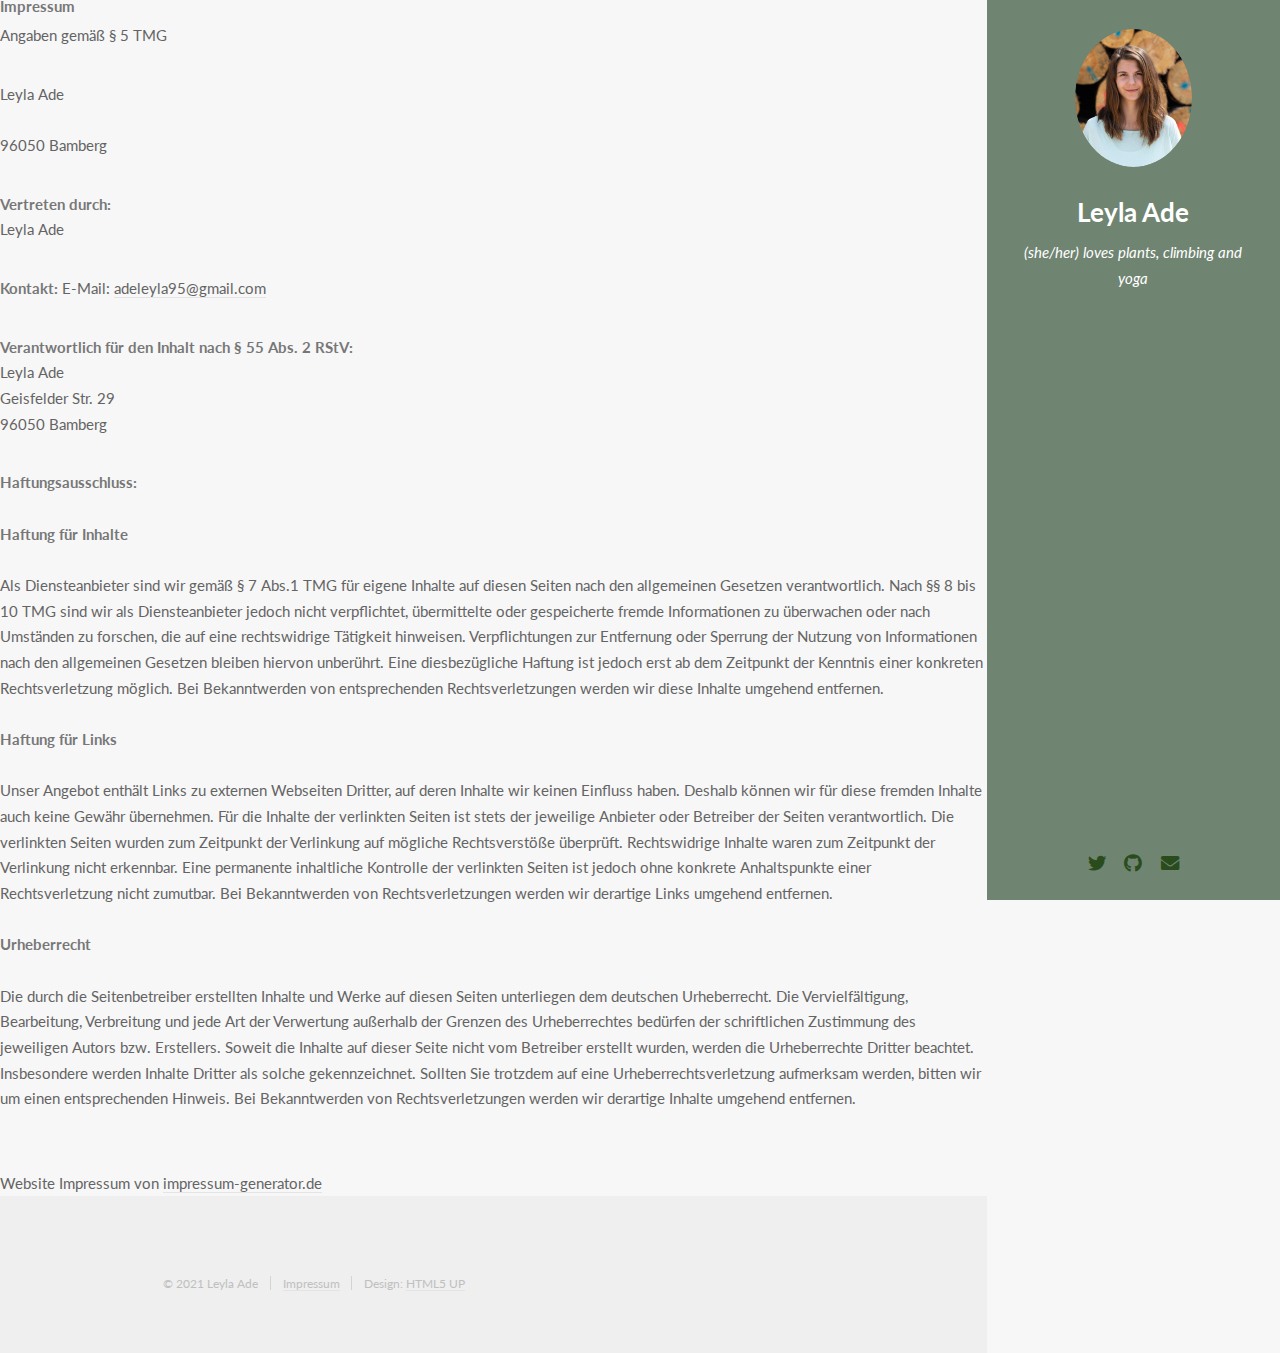
==== commit 94a9b93f: "Update Impressum.html" ====
--- a/Impressum.html
+++ b/Impressum.html
@@ -40,7 +40,7 @@
 				<section id="impressum">		
 				<div class='impressum'>
 					<h1>Impressum</h1>
-						<small><p>Angaben gemäß § 5 TMG</p><p>Leyla Ade <br> Geisfelder Str. 29<br> 96050 Bamberg<br> 
+						<small><p>Angaben gemäß § 5 TMG</p><p>Leyla Ade <br> <br> 96050 Bamberg<br> 
 						</p><p> <strong>Vertreten durch: </strong><br>Leyla Ade<br>
 						</p><p><strong>Kontakt:</strong> 
 						E-Mail: <a href='mailto:adeleyla95@gmail.com'>adeleyla95@gmail.com</a></br></p>
--- a/assets/css/main.css
+++ b/assets/css/main.css
@@ -2806,7 +2806,7 @@
 					}
 
 						#header > nav ul li a.active {
-							background: #fff;
+							background: #f7f7f7;
 							color: #2A4C1D !important;
 						}
 
@@ -2817,14 +2817,14 @@
 /* Wrapper */
 
 	#wrapper {
-		background: #fff;
+		background: #f7f7f7;
 		padding-right: 23em;
 	}
 
 /* Main */
 
 	#main > section {
-		border-top: solid 6px #f4f4f4;
+		border-top: solid 6px #efefef;
 	}
 
 		#main > section > .container {
@@ -2838,7 +2838,7 @@
 /* Footer */
 
 	#footer {
-		background: #fafafa;
+		background: #efefef;
 		border-top: 0;
 		color: #c0c0c0;
 		overflow: hidden;
@@ -3311,4 +3311,4 @@
 				padding: 0;
 			}
 
-	}+	}
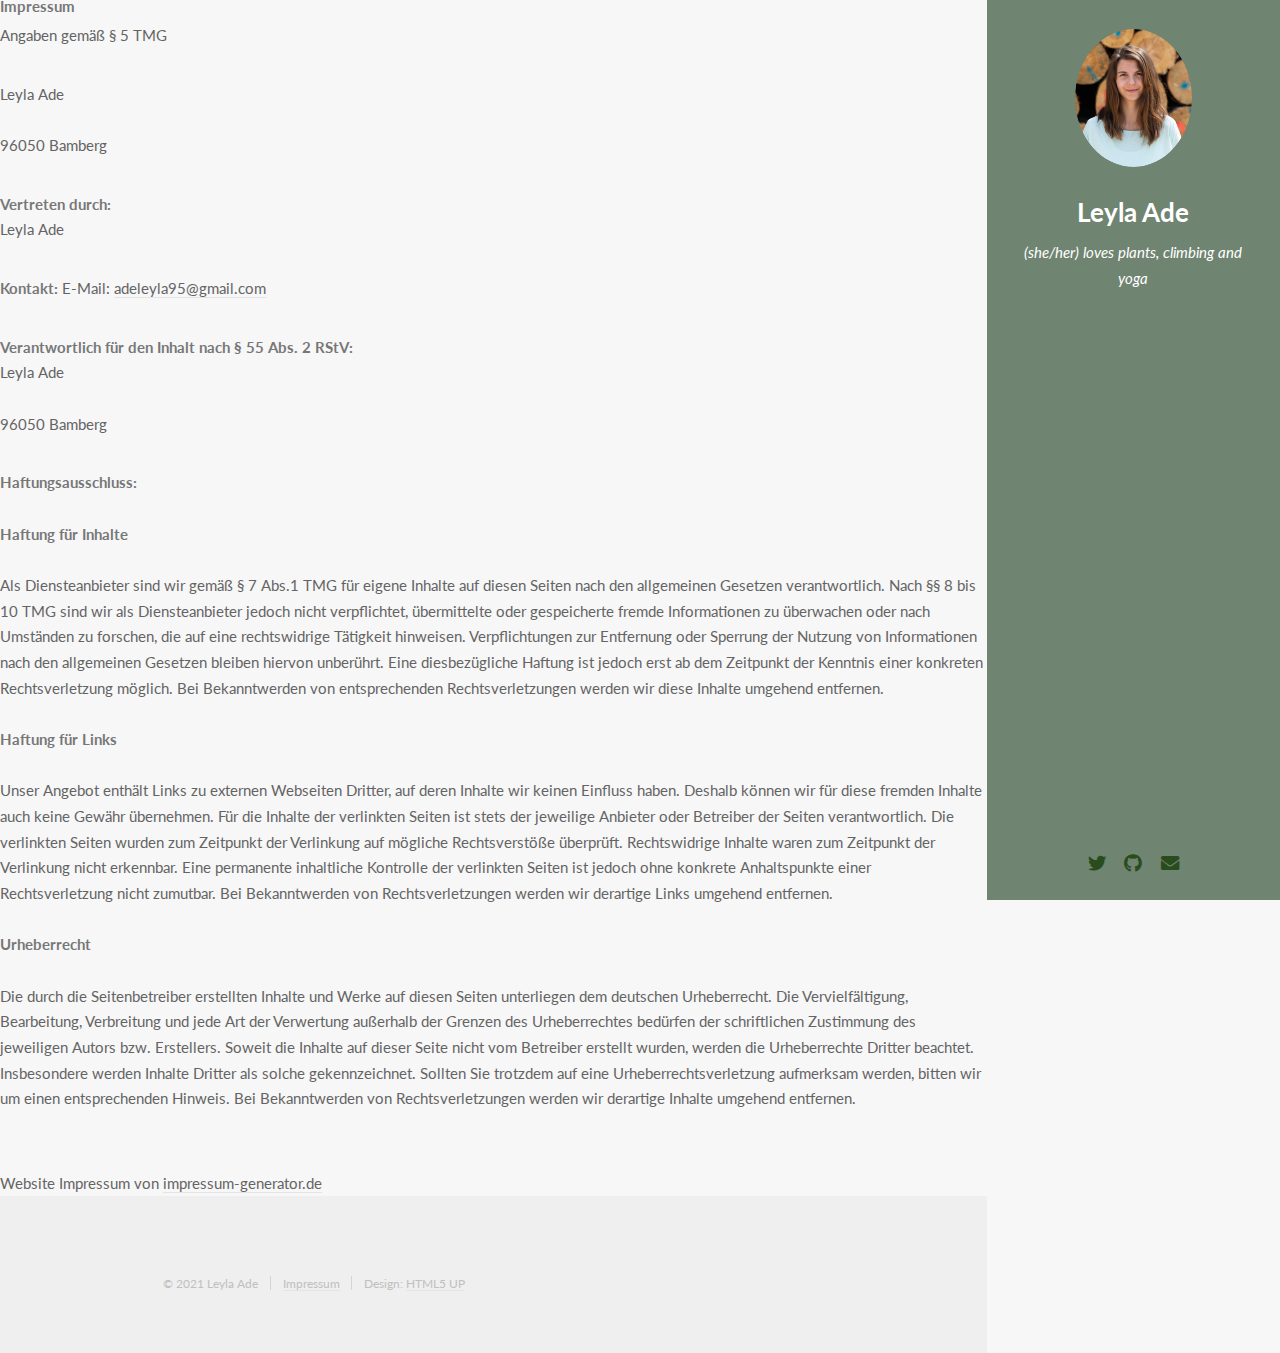
==== commit 701c5857: "Update Impressum.html" ====
--- a/Impressum.html
+++ b/Impressum.html
@@ -46,7 +46,7 @@
 						E-Mail: <a href='mailto:adeleyla95@gmail.com'>adeleyla95@gmail.com</a></br></p>
 						<p><strong>Verantwortlich für den Inhalt nach § 55 Abs. 2 RStV:</strong><br>
 						Leyla Ade <br> 
-						Geisfelder Str. 29<br> 
+						<br> 
 						96050 Bamberg <br></p> <p><strong>Haftungsausschluss: </strong><br>
 						<br><strong>Haftung für Inhalte</strong><br><br><small>
 Als Diensteanbieter sind wir gemäß § 7 Abs.1 TMG für eigene Inhalte auf diesen Seiten nach den allgemeinen Gesetzen verantwortlich. Nach §§ 8 bis 10 TMG sind wir als Diensteanbieter jedoch nicht verpflichtet, übermittelte oder gespeicherte fremde Informationen zu überwachen oder nach Umständen zu forschen, die auf eine rechtswidrige Tätigkeit hinweisen.
